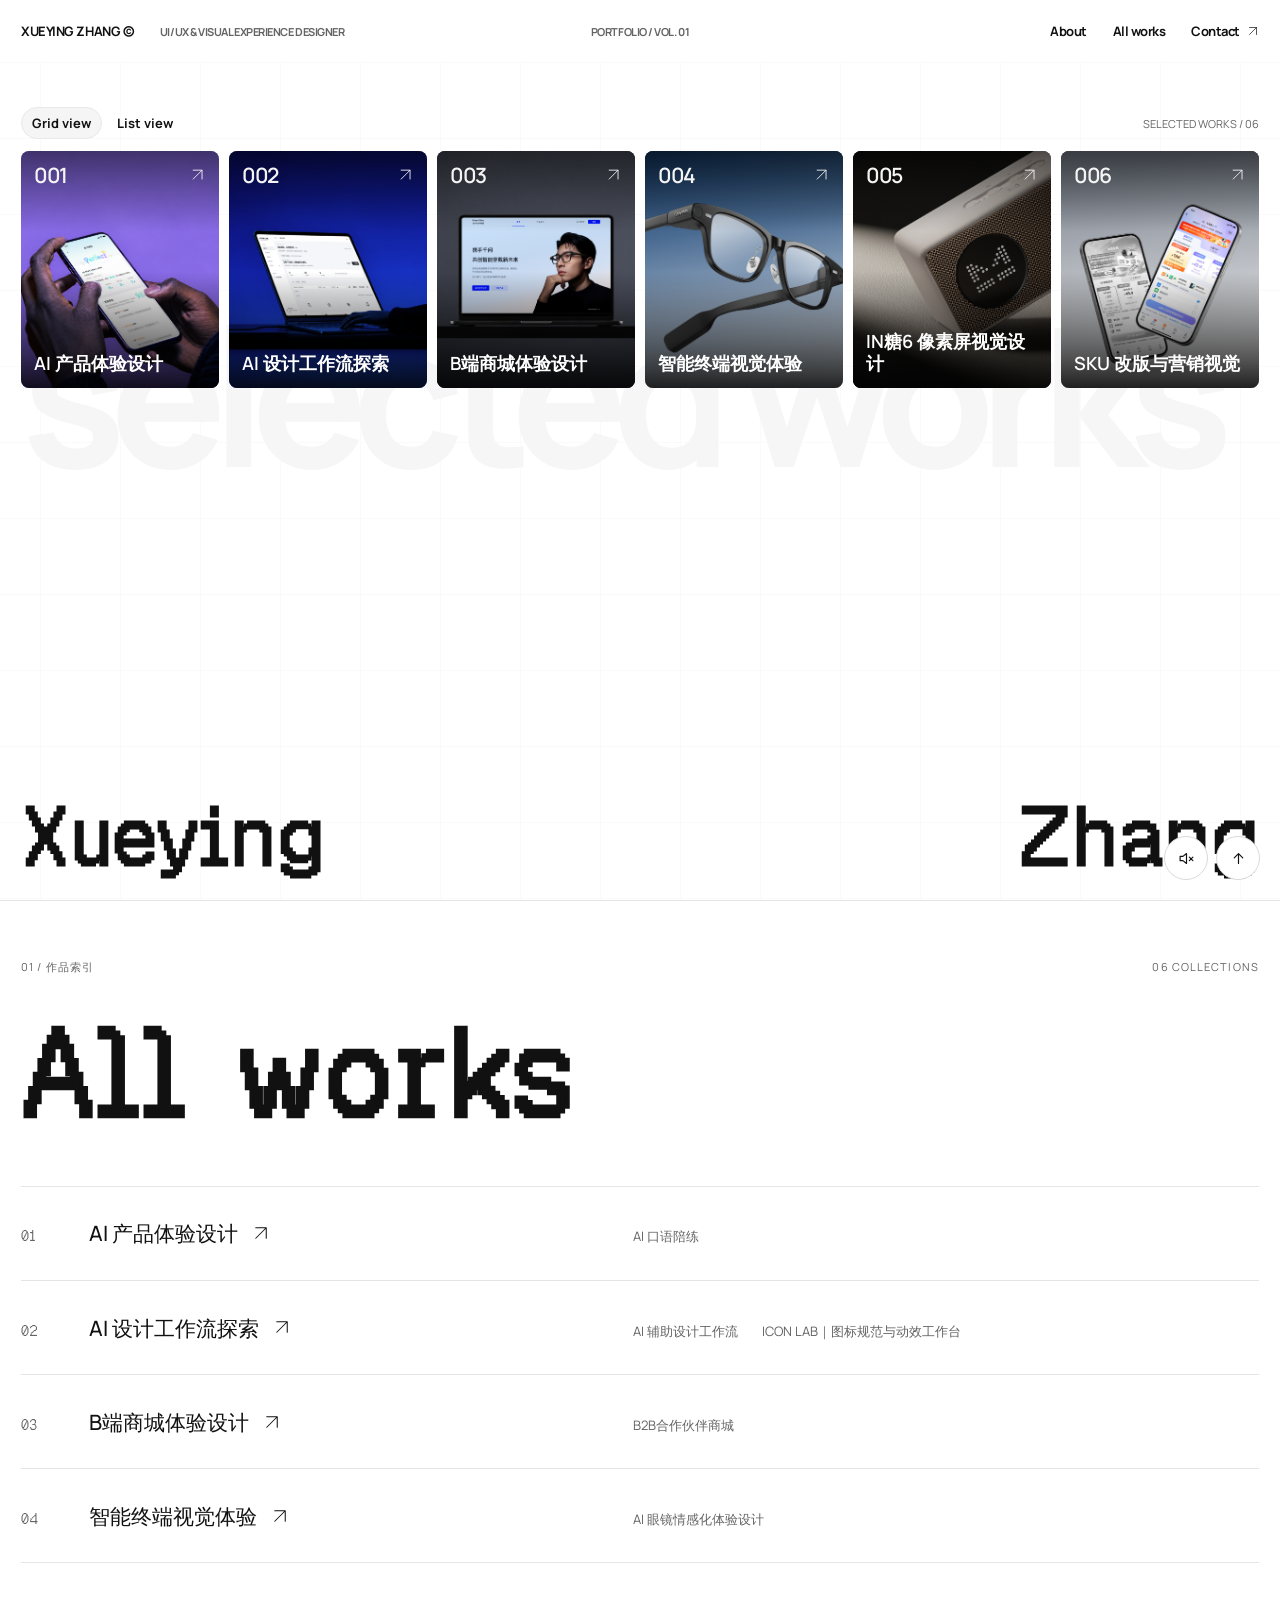
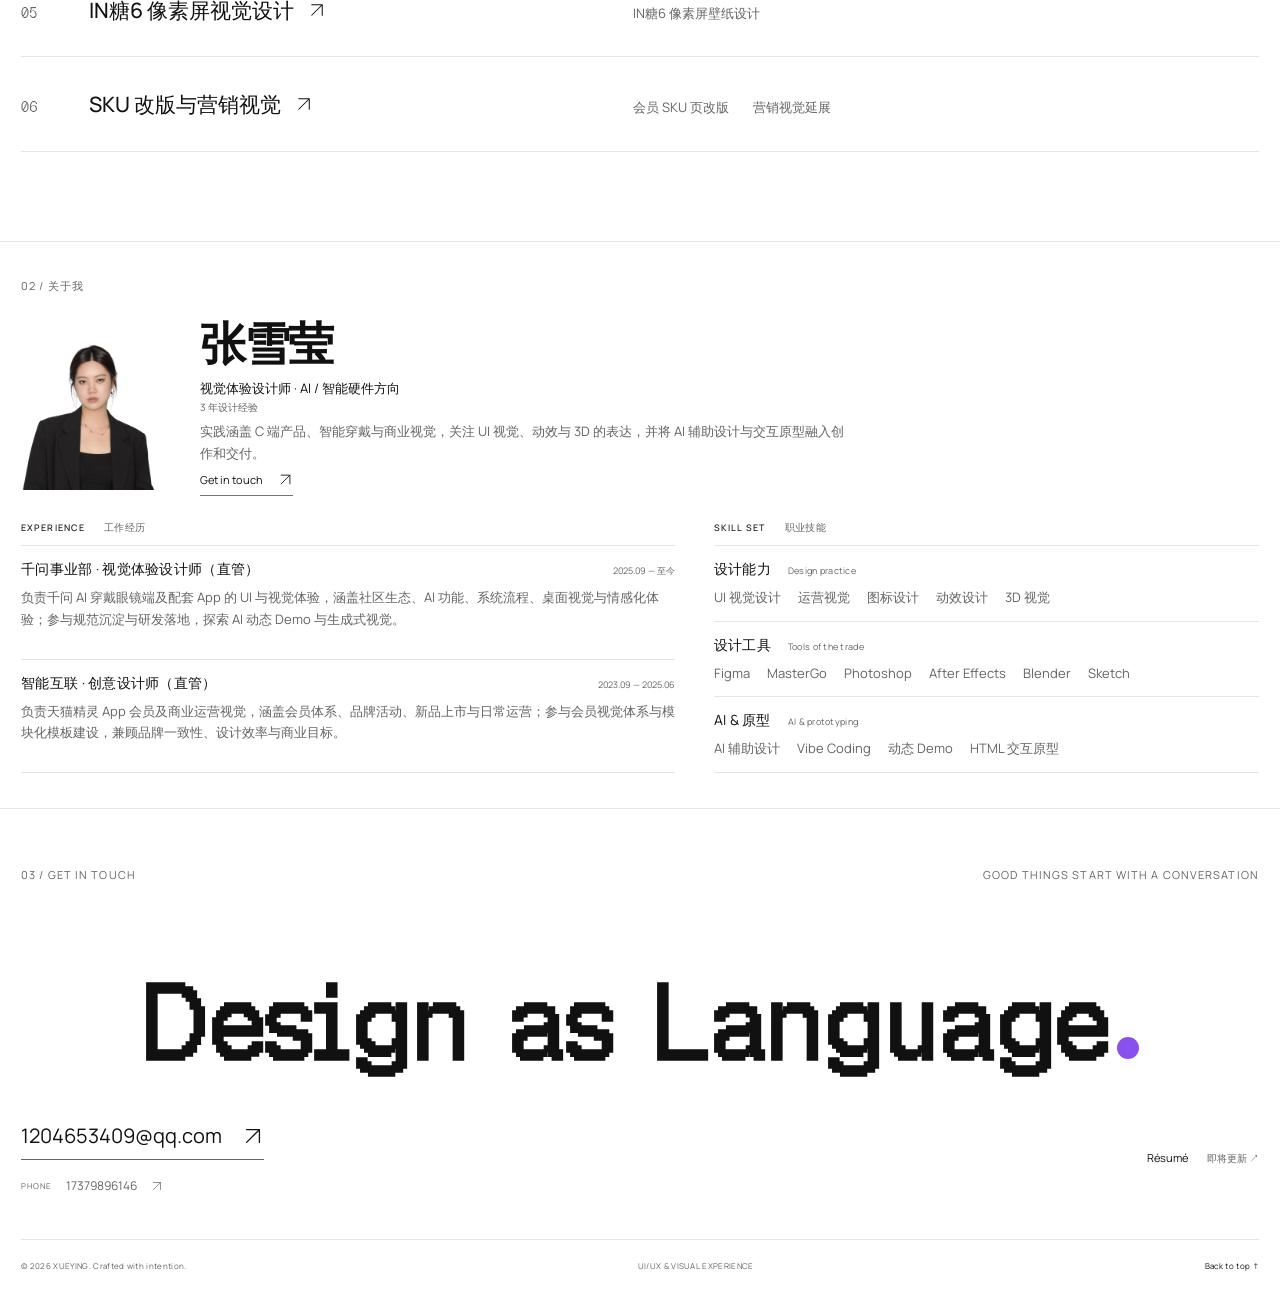
==== index.html @ 7d84fb2f "Publish portfolio website" ====
<!DOCTYPE html><html lang="zh-CN"><head><meta charSet="utf-8"/><meta name="viewport" content="width=device-width, initial-scale=1"/><link rel="preload" as="image" href="/images/ai-product-entry.png"/><link rel="preload" as="image" href="/images/ai-workflow-entry.png"/><link rel="preload" as="image" href="/images/coming-soon-cover.png"/><link rel="preload" as="image" href="/images/smart-device-entry.png"/><link rel="preload" as="image" href="/images/in6-entry.png"/><link rel="preload" as="image" href="/images/commercial-product-entry.png"/><link rel="stylesheet" href="/_next/static/chunks/13oyzjyb423vo.css" data-precedence="next"/><link rel="stylesheet" href="/_next/static/chunks/1w49owb-ewqha.css" data-precedence="next"/><link rel="preload" as="script" fetchPriority="low" href="/_next/static/chunks/3jyhzpxx94deq.js"/><script src="/_next/static/chunks/2z4kbiih3hb9i.js" async=""></script><script src="/_next/static/chunks/12dm1de4eubwn.js" async=""></script><script src="/_next/static/chunks/3frr8k02-r-pg.js" async=""></script><script src="/_next/static/chunks/turbopack-3-ry682tkyiqk.js" async=""></script><script src="/_next/static/chunks/2buz72nby3mes.js" async=""></script><script src="/_next/static/chunks/0vy3_q7w8xddk.js" async=""></script><title>张雪莹 — UI/UX &amp; Visual Experience Designer</title><meta name="description" content="雪莹的个人设计作品集。探索 AI 产品体验、AI 设计工作流、智能终端、商业产品与营销视觉。"/><meta name="robots" content="noindex, nofollow"/><link rel="icon" href="/icon.svg?icon.0491i68b3b_yx.svg" sizes="any" type="image/svg+xml"/><script src="/_next/static/chunks/0cz1d0mv5g_q7.js" noModule=""></script></head><body><div hidden=""><!--$--><!--/$--></div><a class="skip-link" href="#main">跳到主要内容</a><div class="portfolio-home" id="top"><header class="portfolio-nav home-wrap"><div class="portfolio-brand"><a href="#top">XUEYING ZHANG ©</a><span>UI/UX &amp; Visual Experience Designer</span></div><span class="portfolio-edition">PORTFOLIO / VOL. 01</span><nav aria-label="主导航"><a href="#about">About</a><a href="#all-works">All works</a><a class="portfolio-nav-contact" href="#contact">Contact <svg class="" width="22" height="22" viewBox="0 0 24 24" fill="none" aria-hidden="true"><path d="M5 19 19 5M5 5h14v14" stroke="currentColor" stroke-width="1.4" stroke-linecap="round" stroke-linejoin="round"></path></svg></a></nav><div class="portfolio-curtain" hidden="" aria-hidden="true"><div class="portfolio-curtain-sheet"></div><span class="portfolio-curtain-title"></span></div></header><main id="main"><div class="portfolio-stage home-wrap"><h1 class="portfolio-name" aria-label="张雪莹 · Xueying Zhang"><span>Xueying</span><span>Zhang</span></h1><section id="work" class="gallery" aria-labelledby="gallery-title" aria-busy="false"><div class="gallery-tools"><div class="gallery-toggle" role="group" aria-label="作品浏览方式"><button type="button" aria-pressed="true">Grid view</button><button type="button" aria-pressed="false">List view</button></div><span class="gallery-count">SELECTED WORKS / <!-- -->06</span></div><h2 id="gallery-title" class="gallery-watermark">selected works</h2><div class="gallery-content"><ul class="gallery-grid"><li><a class="gallery-card-link" href="/work/ai-product-experience/"><div class="gallery-card gallery-card-face" style="background:#f7f7fa"><img class="gallery-image" data-work="ai-product-experience" src="/images/ai-product-entry.png" alt="AI 产品体验设计封面：紫色背景下使用 AI 口语陪练的手机场景" width="3094" height="2006"/><span class="gallery-card-top"><span>0<!-- -->01</span><svg class="" width="22" height="22" viewBox="0 0 24 24" fill="none" aria-hidden="true"><path d="M5 19 19 5M5 5h14v14" stroke="currentColor" stroke-width="1.4" stroke-linecap="round" stroke-linejoin="round"></path></svg></span><span class="gallery-card-title">AI 产品体验设计</span><span class="gallery-lens" aria-hidden="true"></span></div></a></li><li><a class="gallery-card-link" href="/work/ai-design-workflow/"><div class="gallery-card gallery-card-face" style="background:#292c35"><img class="gallery-image" data-work="ai-design-workflow" src="/images/ai-workflow-entry.png" alt="AI 设计工作流封面：蓝色背景下的 ICON LAB 笔记本工作场景" width="3308" height="2006"/><span class="gallery-card-top"><span>0<!-- -->02</span><svg class="" width="22" height="22" viewBox="0 0 24 24" fill="none" aria-hidden="true"><path d="M5 19 19 5M5 5h14v14" stroke="currentColor" stroke-width="1.4" stroke-linecap="round" stroke-linejoin="round"></path></svg></span><span class="gallery-card-title">AI 设计工作流探索</span><span class="gallery-lens" aria-hidden="true"></span></div></a></li><li><a class="gallery-card-link" href="/work/b2b-marketplace/"><div class="gallery-card gallery-card-face" style="background:#30343f"><img class="gallery-image" data-work="b2b-marketplace" src="/images/coming-soon-cover.png" alt="合作伙伴商城封面：笔记本展示千问合作伙伴采购平台" width="3568" height="2008"/><span class="gallery-card-top"><span>0<!-- -->03</span><svg class="" width="22" height="22" viewBox="0 0 24 24" fill="none" aria-hidden="true"><path d="M5 19 19 5M5 5h14v14" stroke="currentColor" stroke-width="1.4" stroke-linecap="round" stroke-linejoin="round"></path></svg></span><span class="gallery-card-title">B端商城体验设计</span><span class="gallery-lens" aria-hidden="true"></span></div></a></li><li><a class="gallery-card-link" href="/work/smart-device-experience/"><div class="gallery-card gallery-card-face" style="background:#232723"><img class="gallery-image" data-work="smart-device-experience" src="/images/smart-device-entry.png" alt="智能终端视觉体验封面：蓝色背景中的千问 AI 眼镜" width="3308" height="2006"/><span class="gallery-card-top"><span>0<!-- -->04</span><svg class="" width="22" height="22" viewBox="0 0 24 24" fill="none" aria-hidden="true"><path d="M5 19 19 5M5 5h14v14" stroke="currentColor" stroke-width="1.4" stroke-linecap="round" stroke-linejoin="round"></path></svg></span><span class="gallery-card-title">智能终端视觉体验</span><span class="gallery-lens" aria-hidden="true"></span></div></a></li><li><a class="gallery-card-link" href="/work/in6-wallpaper/"><div class="gallery-card gallery-card-face" style="background:#1a1816"><img class="gallery-image" data-work="in6-wallpaper" style="object-position:64% 50%" src="/images/in6-entry.png" alt="IN糖6 智能音箱：编织网面与圆形像素屏" width="3438" height="2006"/><span class="gallery-card-top"><span>0<!-- -->05</span><svg class="" width="22" height="22" viewBox="0 0 24 24" fill="none" aria-hidden="true"><path d="M5 19 19 5M5 5h14v14" stroke="currentColor" stroke-width="1.4" stroke-linecap="round" stroke-linejoin="round"></path></svg></span><span class="gallery-card-title">IN糖6 像素屏视觉设计</span><span class="gallery-lens" aria-hidden="true"></span></div></a></li><li><a class="gallery-card-link" href="/work/commercial-product-experience/"><div class="gallery-card gallery-card-face" style="background:#06130c"><img class="gallery-image" data-work="commercial-product-experience" src="/images/commercial-product-entry.png" alt="商业产品体验封面：两部手机展示会员页面设计" width="3308" height="2006"/><span class="gallery-card-top"><span>0<!-- -->06</span><svg class="" width="22" height="22" viewBox="0 0 24 24" fill="none" aria-hidden="true"><path d="M5 19 19 5M5 5h14v14" stroke="currentColor" stroke-width="1.4" stroke-linecap="round" stroke-linejoin="round"></path></svg></span><span class="gallery-card-title">SKU 改版与营销视觉</span><span class="gallery-lens" aria-hidden="true"></span></div></a></li></ul></div></section></div><section id="all-works" tabindex="-1" class="work-archive home-wrap" aria-labelledby="archive-title"><div class="section-kicker"><span>01 / 作品索引</span><span>06 COLLECTIONS</span></div><h2 id="archive-title" class="portfolio-section-title">All works</h2><ol class="archive-list"><li id="work-ai-product-experience" class="archive-row"><span class="archive-number">01</span><h3><a href="/work/ai-product-experience/">AI 产品体验设计<svg class="" width="22" height="22" viewBox="0 0 24 24" fill="none" aria-hidden="true"><path d="M5 19 19 5M5 5h14v14" stroke="currentColor" stroke-width="1.4" stroke-linecap="round" stroke-linejoin="round"></path></svg></a></h3><ul class="archive-projects"><li><a href="/work/ai-product-experience/#speaking-cover">AI 口语陪练</a></li></ul></li><li id="work-ai-design-workflow" class="archive-row"><span class="archive-number">02</span><h3><a href="/work/ai-design-workflow/">AI 设计工作流探索<svg class="" width="22" height="22" viewBox="0 0 24 24" fill="none" aria-hidden="true"><path d="M5 19 19 5M5 5h14v14" stroke="currentColor" stroke-width="1.4" stroke-linecap="round" stroke-linejoin="round"></path></svg></a></h3><ul class="archive-projects"><li><a href="/work/ai-design-workflow/#workflow-cover">AI 辅助设计工作流</a></li><li><a href="/work/ai-design-workflow/#icon-lab-cover">ICON LAB｜图标规范与动效工作台</a></li></ul></li><li id="work-b2b-marketplace" class="archive-row"><span class="archive-number">03</span><h3><a href="/work/b2b-marketplace/">B端商城体验设计<svg class="" width="22" height="22" viewBox="0 0 24 24" fill="none" aria-hidden="true"><path d="M5 19 19 5M5 5h14v14" stroke="currentColor" stroke-width="1.4" stroke-linecap="round" stroke-linejoin="round"></path></svg></a></h3><ul class="archive-projects"><li><a href="/work/b2b-marketplace/#b2b-cover">B2B合作伙伴商城</a></li></ul></li><li id="work-smart-device-experience" class="archive-row"><span class="archive-number">04</span><h3><a href="/work/smart-device-experience/">智能终端视觉体验<svg class="" width="22" height="22" viewBox="0 0 24 24" fill="none" aria-hidden="true"><path d="M5 19 19 5M5 5h14v14" stroke="currentColor" stroke-width="1.4" stroke-linecap="round" stroke-linejoin="round"></path></svg></a></h3><ul class="archive-projects"><li><a href="/work/smart-device-experience/#glasses-cover">AI 眼镜情感化体验设计</a></li></ul></li><li id="work-in6-wallpaper" class="archive-row"><span class="archive-number">05</span><h3><a href="/work/in6-wallpaper/">IN糖6 像素屏视觉设计<svg class="" width="22" height="22" viewBox="0 0 24 24" fill="none" aria-hidden="true"><path d="M5 19 19 5M5 5h14v14" stroke="currentColor" stroke-width="1.4" stroke-linecap="round" stroke-linejoin="round"></path></svg></a></h3><ul class="archive-projects"><li><a href="/work/in6-wallpaper/#in6-cover">IN糖6 像素屏壁纸设计</a></li></ul></li><li id="work-commercial-product-experience" class="archive-row"><span class="archive-number">06</span><h3><a href="/work/commercial-product-experience/">SKU 改版与营销视觉<svg class="" width="22" height="22" viewBox="0 0 24 24" fill="none" aria-hidden="true"><path d="M5 19 19 5M5 5h14v14" stroke="currentColor" stroke-width="1.4" stroke-linecap="round" stroke-linejoin="round"></path></svg></a></h3><ul class="archive-projects"><li><a href="/work/commercial-product-experience/#sku-cover">会员 SKU 页改版</a></li><li><a href="/work/commercial-product-experience/#marketing-extension">营销视觉延展</a></li></ul></li></ol></section><section id="about" tabindex="-1" class="about wrap" aria-labelledby="about-title"><div class="section-kicker"><span>02 / 关于我</span></div><div class="about-grid"><div class="profile-photo"><img src="/images/profile.webp" alt="张雪莹的个人照片" width="720" height="864" loading="lazy"/></div><div class="about-copy"><h2 id="about-title">张雪莹</h2><div class="about-personal"><span>视觉体验设计师<!-- --> · <!-- -->AI / 智能硬件方向</span><span>3 年设计经验</span></div><p>实践涵盖 C 端产品、智能穿戴与商业视觉，关注 UI 视觉、动效与 3D 的表达，并将 AI 辅助设计与交互原型融入创作和交付。</p><a href="#contact" class="text-link">Get in touch<svg class="" width="22" height="22" viewBox="0 0 24 24" fill="none" aria-hidden="true"><path d="M5 19 19 5M5 5h14v14" stroke="currentColor" stroke-width="1.4" stroke-linecap="round" stroke-linejoin="round"></path></svg></a></div></div><div class="about-details"><section class="experience-section" aria-labelledby="experience-title"><h3 id="experience-title" class="about-detail-heading">EXPERIENCE <span>工作经历</span></h3><div class="experience-list"><article class="experience-item"><div class="experience-topline"><h4>千问事业部 · 视觉体验设计师（直管）</h4><span>2025.09 — 至今</span></div><p>负责千问 AI 穿戴眼镜端及配套 App 的 UI 与视觉体验，涵盖社区生态、AI 功能、系统流程、桌面视觉与情感化体验；参与规范沉淀与研发落地，探索 AI 动态 Demo 与生成式视觉。</p></article><article class="experience-item"><div class="experience-topline"><h4>智能互联 · 创意设计师（直管）</h4><span>2023.09 — 2025.06</span></div><p>负责天猫精灵 App 会员及商业运营视觉，涵盖会员体系、品牌活动、新品上市与日常运营；参与会员视觉体系与模块化模板建设，兼顾品牌一致性、设计效率与商业目标。</p></article></div></section><section class="skills-section" aria-labelledby="skills-title"><h3 id="skills-title" class="about-detail-heading">SKILL SET <span>职业技能</span></h3><div class="skill-groups"><div class="skill-group"><h4>设计能力<span>Design practice</span></h4><ul><li>UI 视觉设计</li><li>运营视觉</li><li>图标设计</li><li>动效设计</li><li>3D 视觉</li></ul></div><div class="skill-group"><h4>设计工具<span>Tools of the trade</span></h4><ul><li>Figma</li><li>MasterGo</li><li>Photoshop</li><li>After Effects</li><li>Blender</li><li>Sketch</li></ul></div><div class="skill-group"><h4>AI &amp; 原型<span>AI &amp; prototyping</span></h4><ul><li>AI 辅助设计</li><li>Vibe Coding</li><li>动态 Demo</li><li>HTML 交互原型</li></ul></div></div></section></div></section></main><footer id="contact" class="contact wrap"><div class="section-kicker"><span>03 / GET IN TOUCH</span><span>GOOD THINGS START WITH A CONVERSATION</span></div><div class="contact-heading"><h2 class="contact-wordmark" aria-label="Design as Language / Contact Me"><span class="contact-wordmark-line" aria-hidden="true"><span data-word="true">Design</span><span data-word="true"> as</span><span data-word="true"> Lan</span><span data-word="true">guage</span><span class="contact-wordmark-ball" data-dot="true"></span></span><span class="contact-wordmark-line" aria-hidden="true"><span data-word="true">Con</span><span data-word="true">tact</span><span data-word="true"> Me</span><span class="contact-wordmark-ball" data-dot="true"></span></span></h2></div><div class="contact-links"><div class="contact-details"><a class="contact-link" href="mailto:1204653409@qq.com">1204653409@qq.com<svg class="" width="22" height="22" viewBox="0 0 24 24" fill="none" aria-hidden="true"><path d="M5 19 19 5M5 5h14v14" stroke="currentColor" stroke-width="1.4" stroke-linecap="round" stroke-linejoin="round"></path></svg></a><a class="contact-phone" href="tel:17379896146"><span>PHONE</span>17379896146<svg class="" width="22" height="22" viewBox="0 0 24 24" fill="none" aria-hidden="true"><path d="M5 19 19 5M5 5h14v14" stroke="currentColor" stroke-width="1.4" stroke-linecap="round" stroke-linejoin="round"></path></svg></a></div><span class="resume-placeholder">Résumé <span>即将更新 ↗</span></span></div><div class="footer-bottom"><span>© <!-- -->2026<!-- --> <!-- -->XUEYING<!-- -->. Crafted with intention.</span><span>UI/UX &amp; VISUAL EXPERIENCE</span><a href="#top">Back to top ↑</a></div></footer></div><!--$--><!--/$--><div class="portfolio-controls"><audio src="/audio/Micro-Rhythms.m4a" preload="auto" loop=""></audio><button class="portfolio-sound" type="button" aria-label="背景音效" aria-pressed="false" title="开启背景音效"><svg viewBox="0 0 24 24" width="17" height="17" fill="none" stroke="currentColor" stroke-width="1.65" stroke-linecap="round" stroke-linejoin="round" aria-hidden="true"><path d="M3 9h4l5-4v14l-5-4H3z"></path><path d="m16 10 5 5m0-5-5 5"></path></svg></button><button class="portfolio-back-top" type="button" aria-label="回到顶部" title="回到顶部"><svg width="17" height="17" viewBox="0 0 24 24" fill="none" stroke="currentColor" stroke-width="1.65" stroke-linecap="round" stroke-linejoin="round" aria-hidden="true"><path d="M12 19V5m-6 6 6-6 6 6"></path></svg></button></div><script id="_R_">(globalThis["TURBOPACK"] || (globalThis["TURBOPACK"] = [])).push({"otherChunks":["static/chunks/3jyhzpxx94deq.js","static/chunks/2z4kbiih3hb9i.js","static/chunks/12dm1de4eubwn.js","static/chunks/3frr8k02-r-pg.js"],"runtimeModuleIds":[47975]});</script><script src="/_next/static/chunks/3jyhzpxx94deq.js" async=""></script><script>(self.__next_f=self.__next_f||[]).push([0])</script><script>self.__next_f.push([1,"1:\"$Sreact.fragment\"\n2:\"/_next/static/chunks/2buz72nby3mes.js\"\n3:I[97363,[\"$2\"],\"default\"]\n4:I[46305,[\"$2\"],\"default\"]\n5:\"/_next/static/chunks/0vy3_q7w8xddk.js\"\n6:I[51196,[\"$2\",\"$5\"],\"\"]\n7:I[22098,[\"$2\"],\"PortfolioSound\"]\n8:\"PortfolioReturnTransition\"\n9:I[41110,[\"$2\"],\"$8\"]\nb:\"PortfolioNavigation\"\nc:I[26461,[\"$2\",\"$5\"],\"$b\"]\nd:\"PortfolioGallery\"\ne:I[34367,[\"$2\",\"$5\"],\"$d\"]\n18:\"ViewportBoundary\"\n19:I[43648,[\"$2\"],\"$18\"]\n1b:\"MetadataBoundary\"\n1c:I[43648,[\"$2\"],\"$1b\"]\n1d:\"$Sreact.suspense\"\n1f:I[4412,[\"$2\"],\"default\",1]\n:HL[\"/_next/static/chunks/13oyzjyb423vo.css\",\"style\"]\n:HL[\"/_next/static/chunks/1w49owb-ewqha.css\",\"style\"]\na:[[\"children\",{\"s\":\"__PAGE__\",\"h\":512,\"d\":{\"r\":[\"$\",\"$1\",\"c\",{\"children\":[[\"$\",\"div\",null,{\"className\":\"portfolio-home\",\"id\":\"top\",\"children\":[[\"$\",\"header\",null,{\"className\":\"portfolio-nav home-wrap\",\"children\":[[\"$\",\"div\",null,{\"className\":\"portfolio-brand\",\"children\":[[\"$\",\"a\",null,{\"href\":\"#top\",\"children\":\"XUEYING ZHANG ©\"}],[\"$\",\"span\",null,{\"children\":\"UI/UX \u0026 Visual Experience Designer\"}]]}],[\"$\",\"span\",null,{\"className\":\"portfolio-edition\",\"children\":\"PORTFOLIO / VOL. 01\"}],[\"$\",\"$Lc\",null,{}]]}],[\"$\",\"main\",null,{\"id\":\"main\",\"children\":[[\"$\",\"div\",null,{\"className\":\"portfolio-stage home-wrap\",\"children\":[[\"$\",\"h1\",null,{\"className\":\"portfolio-name\",\"aria-label\":\"张雪莹 · Xueying Zhang\",\"children\":[[\"$\",\"span\",null,{\"children\":\"Xueying\"}],[\"$\",\"span\",null,{\"children\":\"Zhang\"}]]}],[\"$\",\"$Le\",null,{}]]}],[\"$\",\"section\",null,{\"id\":\"all-works\",\"tabIndex\":-1,\"className\":\"work-archive home-wrap\",\"aria-labelledby\":\"archive-title\",\"children\":[[\"$\",\"div\",null,{\"className\":\"section-kicker\",\"children\":[[\"$\",\"span\",null,{\"children\":\"01 / 作品索引\"}],[\"$\",\"span\",null,{\"children\":\"06 COLLECTIONS\"}]]}],[\"$\",\"h2\",null,{\"id\":\"archive-title\",\"className\":\"portfolio-section-title\",\"children\":\"All works\"}],[\"$\",\"ol\",null,{\"className\":\"archive-list\",\"children\":[[\"$\",\"li\",\"ai-product-experience\",{\"id\":\"work-ai-product-experience\",\"className\":\"archive-row\",\"children\":[[\"$\",\"span\",null,{\"className\":\"archive-number\",\"children\":\"01\"}],[\"$\",\"h3\",null,{\"children\":[\"$\",\"$L6\",null,{\"href\":\"/work/ai-product-experience/\",\"target\":\"$undefined\",\"rel\":\"$undefined\",\"children\":[\"AI 产品体验设计\",[\"$\",\"svg\",null,{\"className\":\"\",\"width\":\"22\",\"height\":\"22\",\"viewBox\":\"0 0 24 24\",\"fill\":\"none\",\"aria-hidden\":\"true\",\"children\":[\"$\",\"path\",null,{\"d\":\"M5 19 19 5M5 5h14v14\",\"stroke\":\"currentColor\",\"strokeWidth\":\"1.4\",\"strokeLinecap\":\"round\",\"strokeLinejoin\":\"round\"}]}]]}]}],[\"$\",\"ul\",null,{\"className\":\"archive-projects\",\"children\":[[\"$\",\"li\",\"AI 口语陪练\",{\"children\":[\"$\",\"$L6\",null,{\"href\":\"/work/ai-product-experience#speaking-cover\",\"target\":\"$undefined\",\"rel\":\"$undefined\",\"children\":\"AI 口语陪练\"}]}]]}]]}],[\"$\",\"li\",\"ai-design-workflow\",{\"id\":\"work-ai-design-workflow\",\"className\":\"archive-row\",\"children\":[[\"$\",\"span\",null,{\"className\":\"archive-number\",\"children\":\"02\"}],[\"$\",\"h3\",null,{\"children\":[\"$\",\"$L6\",null,{\"href\":\"/work/ai-design-workflow/\",\"target\":\"$undefined\",\"rel\":\"$undefined\",\"children\":[\"AI 设计工作流探索\",[\"$\",\"svg\",null,{\"className\":\"\",\"width\":\"22\",\"height\":\"22\",\"viewBox\":\"0 0 24 24\",\"fill\":\"none\",\"aria-hidden\":\"true\",\"children\":[\"$\",\"path\",null,{\"d\":\"M5 19 19 5M5 5h14v14\",\"stroke\":\"currentColor\",\"strokeWidth\":\"1.4\",\"strokeLinecap\":\"round\",\"strokeLinejoin\":\"round\"}]}]]}]}],[\"$\",\"ul\",null,{\"className\":\"archive-projects\",\"children\":[[\"$\",\"li\",\"AI 辅助设计工作流\",{\"children\":[\"$\",\"$L6\",null,{\"href\":\"/work/ai-design-workflow#workflow-cover\",\"target\":\"$undefined\",\"rel\":\"$undefined\",\"children\":\"AI 辅助设计工作流\"}]}],[\"$\",\"li\",\"ICON LAB｜图标规范与动效工作台\",{\"children\":[\"$\",\"$L6\",null,{\"href\":\"/work/ai-design-workflow#icon-lab-cover\",\"target\":\"$undefined\",\"rel\":\"$undefined\",\"children\":\"ICON LAB｜图标规范与动效工作台\"}]}]]}]]}],[\"$\",\"li\",\"b2b-marketplace\",{\"id\":\"work-b2b-marketplace\",\"className\":\"archive-row\",\"children\":[[\"$\",\"span\",null,{\"className\":\"archive-number\",\"children\":\"03\"}],[\"$\",\"h3\",null,{\"children\":[\"$\",\"$L6\",null,{\"href\":\"/work/b2b-marketplace/\",\"target\":\"$undefined\",\"rel\":\"$undefined\",\"children\":[\"B端商城体验设计\",[\"$\",\"svg\",null,{\"className\":\"\",\"width\":\"22\",\"height\":\"22\",\"viewBox\":\"0 0 24 24\",\"fill\":\"none\",\"aria-hidden\":\"true\",\"children\":[\"$\",\"path\",null,{\"d\":\"M5 19 19 5M5 5h14v14\",\"stroke\":\"currentColor\",\"strokeWidth\":\"1.4\",\"strokeLinecap\":\"round\",\"strokeLinejoin\":\"round\"}]}]]}]}],[\"$\",\"ul\",null,{\"className\":\"archive-projects\",\"children\":[[\"$\",\"li\",\"B2B合作伙伴商城\",{\"children\":[\"$\",\"$L6\",null,{\"href\":\"/work/b2b-marketplace/#b2b-cover\",\"target\":\"$undefined\",\"rel\":\"$undefined\",\"children\":\"B2B合作伙伴商城\"}]}]]}]]}],[\"$\",\"li\",\"smart-device-experience\",{\"id\":\"work-smart-device-experience\",\"className\":\"archive-row\",\"children\":[[\"$\",\"span\",null,{\"className\":\"archive-number\",\"children\":\"04\"}],[\"$\",\"h3\",null,{\"children\":[\"$\",\"$L6\",null,{\"href\":\"/work/smart-device-experience/\",\"target\":\"$undefined\",\"rel\":\"$undefined\",\"children\":[\"智能终端视觉体验\",\"$Lf\"]}]}],\"$L10\"]}],\"$L11\",\"$L12\"]}]]}],\"$L13\"]}],\"$L14\"]}],[\"$L15\",\"$L16\"],\"$L17\"]}],\"p\":false,\"v\":null}}]]\n0:{\"P\":null,\"c\":[\"\",\"\"],\"q\":\"\",\"i\":false,\"t\":{\"t\":{\"s\":\"\",\"h\":528,\"d\":{\"r\":[\"$\",\"$1\",\"c\",{\"children\":[[[\"$\",\"link\",\"0\",{\"rel\":\"stylesheet\",\"href\":\"/_next/static/chunks/13oyzjyb423vo.css\",\"precedence\":\"next\",\"crossOrigin\":\"$undefined\",\"nonce\":\"$undefined\"}],[\"$\",\"script\",\"script-0\",{\"src\":\"/_next/static/chunks/2buz72nby3mes.js\",\"async\":true,\"nonce\":\"$undefined\"}]],[\"$\",\"html\",null,{\"lang\":\"zh-CN\",\"children\":[\"$\",\"body\",null,{\"children\":[[\"$\",\"a\",null,{\"className\":\"skip-link\",\"href\":\"#main\",\"children\":\"跳到主要内容\"}],[\"$\",\"$L3\",null,{\"parallelRouterKey\":\"children\",\"error\":\"$undefined\",\"errorStyles\":\"$undefined\",\"errorScripts\":\"$undefined\",\"template\":[\"$\",\"$L4\",null,{}],\"templateStyles\":\"$undefined\",\"templateScripts\":\"$undefined\",\"notFound\":[[\"$\",\"main\",null,{\"className\":\"not-found\",\"children\":[[\"$\",\"span\",null,{\"children\":\"404 / NOT FOUND\"}],[\"$\",\"h1\",null,{\"children\":\"A little off track.\"}],[\"$\",\"p\",null,{\"children\":\"这个页面还不存在，回到作品集继续浏览。\"}],[\"$\",\"$L6\",null,{\"href\":\"/\",\"children\":\"返回首页 ↗\"}]]}],[]],\"forbidden\":\"$undefined\",\"unauthorized\":\"$undefined\"}],[\"$\",\"$L7\",null,{}],[\"$\",\"$L9\",null,{}]]}]}]]}],\"p\":false,\"v\":null},\"c\":\"$Qa\"},\"h\":{\"r\":[\"$\",\"$1\",\"h\",{\"children\":[null,[\"$\",\"$L19\",null,{\"children\":\"$L1a\"}],[\"$\",\"$L1c\",null,{\"children\":[[\"$\",\"div\",null,{\"hidden\":true,\"children\":[\"$\",\"$1d\",null,{\"name\":\"Next.Metadata\",\"children\":\"$L1e\"}]}],null]}],null]}],\"p\":false,\"v\":null}},\"m\":\"$undefined\",\"G\":[\"$1f\",[[\"$\",\"link\",\"0\",{\"rel\":\"stylesheet\",\"href\":\"/_next/static/chunks/13oyzjyb423vo.css\",\"precedence\":\"next\",\"crossOrigin\":\"$undefined\",\"nonce\":\"$undefined\"}]]],\"S\":true,\"r\":\"$undefined\",\"s\":\"$undefined\",\"a\":\"$undefined\",\"l\":\"$undefined\",\"p\":\"$undefined\",\"d\":\"$undefined\",\"b\":\"WIu1P2Lqu7nv_C2pqIHt9\"}\n20:I[19208,[\"$2\",\"$5\"],\"ContactWordmark\"]\n21:I[43648,[\"$2\"],\"OutletBoundary\"]\nf:[\"$\",\"svg\",null,{\"className\":\"\",\"width\":\"22\",\"height\":\"22\",\"viewBox\":\"0 0 24 24\",\"fill\":\"none\",\"aria-hidden\":\"true\",\"children\":[\"$\",\"path\",null,{\"d\":\"M5 19 19 5M5 5h14v14\",\"stroke\":\"currentColor\",\"strokeWidth\":\"1.4\",\"strokeLinecap\":\"round\",\"strokeLinejoin\":\"round\"}]}]\n10:[\"$\",\"ul\",null,{\"className\":\"archive-projects\",\"children\":[[\"$\",\"li\",\"AI 眼镜情感化体验设计\",{\"children\":[\"$\",\"$L6\",null,{\"href\":\"/work/smart-device-experience#glasses-cover\",\"target\":\"$undefined\",\"rel\":\"$undefined\",\"children\":\"AI 眼镜情感化体验设计\"}]}]]}]\n11:[\"$\",\"li\",\"in6-wallpaper\",{\"id\":\"work-in6-wallpaper\",\"className\":\"archive-row\",\"children\":[[\"$\",\"span\",null,{\"className\":\"archive-number\",\"children\":\"05\"}],[\"$\",\"h3\",null,{\"children\":[\"$\",\"$L6\",null,{\"href\":\"/work/in6-wallpaper/\",\"target\":\"$undefined\",\"rel\":\"$undefined\",\"children\":[\"IN糖6 像素屏视觉设计\",[\"$\",\"svg\",null,{\"className\":\"\",\"width\":\"22\",\"height\":\"22\",\"viewBox\":\"0 0 24 24\",\"fill\":\"none\",\"aria-hidden\":\"true\",\"children\":[\"$\",\"path\",null,{\"d\":\"M5 19 19 5M5 5h14v14\",\"stroke\":\"currentColor\",\"strokeWidth\":\"1.4\",\"strokeLinecap\":\"round\",\"strokeLinejoin\":\"round\"}]}]]}]}],[\"$\",\"ul\",null,{\"className\":\"archive-projects\",\"children\":[[\"$\",\"li\",\"IN糖6 像素屏壁纸设计\",{\"children\":[\"$\",\"$L6\",null,{\"href\":\"/work/in6-wallpaper/#in6-cover\",\"target\":\"$undefined\",\"rel\":\"$undefined\",\"children\":\"IN糖6 像素屏壁纸设计\"}]}]]}]]}]\n12:[\"$\",\"li\",\"commercial-product-experience\",{\"id\":\"work-commercial-product-experience\",\"className\":\"archive-row\",\"children\":[[\"$\",\"span\",null,{\"className\":\"archive-number\",\"children\":\"06\"}],[\"$\",\"h3\",null,{\"children\":[\"$\",\"$L6\",null,{\"href\":\"/work/commercial-product-experience/\",\"target\":\"$undefined\",\"rel\":\"$undefined\",\"children\":[\"SKU 改版与营销视觉\",[\"$\",\"svg\",null,{\"className\":\"\",\"width\":\"22\",\"height\":\"22\",\"viewBox\":\"0 0 24 24\",\"fill\":\"none\",\"aria-hidden\":\"true\",\"children\":[\"$\",\"path\",null,{\"d\":\"M5 19 19 5M5 5h14v14\",\"stroke\":\"currentColor\",\"strokeWidth\":\"1.4\",\"strokeLinecap\":\"round\",\"strokeLinejoin\":\"round\"}]}]]}]}],[\"$\",\"ul\",null,{\"className\":\"archive-projects\",\"children\":[[\"$\",\"li\",\"会员 SKU 页改版\",{\"children\":[\"$\",\"$L6\",null,{\"href\":\"/work/commercial-product-experience#sku-cover\",\"target\":\"$undefined\",\"rel\":\"$undefined\",\"children\":\"会员 SKU 页改版\"}]}],[\"$\",\"li\",\"营销视觉延展\",{\"children\":[\"$\",\"$L6\",null,{\"href\":\"/work/commercial-product-experience#marketing-extension\",\"target\":\"$undefined\",\"rel\":\"$undefined\",\"children\":\"营销视觉延展\"}]}]]}]]}]\n13:[\"$\",\"section\",null,{\"id\":\"about\",\"tabIndex\":-1,\"className\":\"about wrap\",\"aria-labelledby\":\"about-title\",\"children\":[[\"$\",\"div\",null,{\"className\":\"section-kicker\",\"children\":[\"$\",\"span\",null,{\"children\":\"02 / 关于我\"}]}],[\"$\",\"div\",null,{\"className\":\"about-grid\",\"children\":[[\"$\",\"div\",null,{\"className\":\"profile-photo\",\"children\":[\"$\",\"img\",null,{\"src\":\"/images/profile.webp\",\"alt\":\"张雪莹的个人照片\",\"width\":\"720\",\"height\":\"864\",\"loading\":\"lazy\"}]}],[\"$\",\"div\",null,{\"className\":\"about-copy\",\"children\":[[\"$\",\"h2\",null,{\"id\":\"about-title\",\"children\":\"张雪莹\"}],[\"$\",\"div\",null,{\"className\":\"about-personal\",\"children\":[[\"$\",\"span\",null,{\"children\":[\"视觉体验设计师\",\" · \",\"AI / 智能硬件方向\"]}],[\"$\",\"span\",null,{\"children\":\"3 年设计经验\"}]]}],[\"$\",\"p\",null,{\"children\":\"实践涵盖 C 端产品、智能穿戴与商业视觉，关注 UI 视觉、动效与 3D 的表达，并将 AI 辅助设计与交互原型融入创作和交付。\"}],[\"$\",\"a\",null,{\"href\":\"#contact\",\"className\":\"text-link\",\"children\":[\"Get in touch\",[\"$\",\"svg\",null,{\"className\":\"\",\"width\":\"22\",\"height\":\"22\",\"viewBox\":\"0 0 24 24\",\"fill\":\"none\",\"aria-hidden\":\"true\",\"children\":[\"$\",\"path\",null,{\"d\":\"M5 19 19 5M5 5h14v14\",\"stroke\":\"currentColor\",\"strokeWidth\":\"1.4\",\"strokeLinecap\":\"round\",\"strokeLinejoin\":\"round\"}]}]]}]]}]]}],[\"$\",\"div\",null,{\"className\":\"about-details\",\"children\":[[\"$\",\"section\",null,{\"className\":\"experience-section\",\"aria-labelledby\":\"experience-title\",\"children\":[[\"$\",\"h3\",null,{\"id\":\"experience-title\",\"className\":\"about-detail-heading\",\"children\":[\"EXPERIENCE \",[\"$\",\"span\",null,{\"children\":\"工作经历\"}]]}],[\"$\",\"div\",null,{\"className\":\"experience-list\",\"children\":[[\"$\",\"article\",\"千问事业部\",{\"className\":\"experience-item\",\"children\":[[\"$\",\"div\",null,{\"className\":\"experience-topline\",\"children\":[[\"$\",\"h4\",null,{\"children\":\"千问事业部 · 视觉体验设计师（直管）\"}],[\"$\",\"span\",null,{\"children\":\"2025.09 — 至今\"}]]}],[\"$\",\"p\",null,{\"children\":\"负责千问 AI 穿戴眼镜端及配套 App 的 UI 与视觉体验，涵盖社区生态、AI 功能、系统流程、桌面视觉与情感化体验；参与规范沉淀与研发落地，探索 AI 动态 Demo 与生成式视觉。\"}]]}],[\"$\",\"article\",\"智能互联\",{\"className\":\"experience-item\",\"children\":[[\"$\",\"div\",null,{\"className\":\"experience-topline\",\"children\":[[\"$\",\"h4\",null,{\"children\":\"智能互联 · 创意设计师（直管）\"}],[\"$\",\"span\",null,{\"children\":\"2023.09 — 2025.06\"}]]}],[\"$\",\"p\",null,{\"children\":\"负责天猫精灵 App 会员及商业运营视觉，涵盖会员体系、品牌活动、新品上市与日常运营；参与会员视觉体系与模块化模板建设，兼顾品牌一致性、设计效率与商业目标。\"}]]}]]}]]}],[\"$\",\"section\",null,{\"className\":\"skills-section\",\"aria-labelledby\":\"skills-title\",\"children\":[[\"$\",\"h3\",null,{\"id\":\"skills-title\",\"className\":\"about-detail-heading\",\"children\":[\"SKILL SET \",[\"$\",\"span\",null,{\"children\":\"职业技能\"}]]}],[\"$\",\"div\",null,{\"className\":\"skill-groups\",\"children\":[[\"$\",\"div\",\"设计能力\",{\"className\":\"skill-group\",\"children\":[[\"$\",\"h4\",null,{\"children\":[\"设计能力\",[\"$\",\"span\",null,{\"children\":\"Design practice\"}]]}],[\"$\",\"ul\",null,{\"children\":[[\"$\",\"li\",\"UI 视觉设计\",{\"children\":\"UI 视觉设计\"}],[\"$\",\"li\",\"运营视觉\",{\"children\":\"运营视觉\"}],[\"$\",\"li\",\"图标设计\",{\"children\":\"图标设计\"}],[\"$\",\"li\",\"动效设计\",{\"children\":\"动效设计\"}],[\"$\",\"li\",\"3D 视觉\",{\"children\":\"3D 视觉\"}]]}]]}],[\"$\",\"div\",\"设计工具\",{\"className\":\"skill-group\",\"children\":[[\"$\",\"h4\",null,{\"children\":[\"设计工具\",[\"$\",\"span\",null,{\"children\":\"Tools of the trade\"}]]}],[\"$\",\"ul\",null,{\"children\":[[\"$\",\"li\",\"Figma\",{\"children\":\"Figma\"}],[\"$\",\"li\",\"MasterGo\",{\"children\":\"MasterGo\"}],[\"$\",\"li\",\"Photoshop\",{\"children\":\"Photoshop\"}],[\"$\",\"li\",\"After Effects\",{\"children\":\"After Effects\"}],[\"$\",\"li\",\"Blender\",{\"children\":\"Blender\"}],[\"$\",\"li\",\"Sketch\",{\"children\":\"Sketch\"}]]}]]}],[\"$\",\"div\",\"AI \u0026 原型\",{\"className\":\"skill-group\",\"children\":[[\"$\",\"h4\",null,{\"children\":[\"AI \u0026 原型\",[\"$\",\"span\",null,{\"children\":\"AI \u0026 prototyping\"}]]}],[\"$\",\"ul\",null,{\"children\":[[\"$\",\"li\",\"AI 辅助设计\",{\"children\":\"AI 辅助设计\"}],[\"$\",\"li\",\"Vibe Coding\",{\"children\":\"Vibe Coding\"}],[\"$\",\"li\",\"动态 Demo\",{\"children\":\"动态 Demo\"}],[\"$\",\"li\",\"HTML 交互原型\",{\"children\":\"HTML 交互原型\"}]]}]]}]]}]]}]]}]]}]\n14:[\"$\",\"footer\",null,{\"id\":\"contact\",\"className\":\"contact wrap\",\"children\":[[\"$\",\"div\",null,{\"className\":\"section-kicker\",\"children\":[[\"$\",\"span\",null,{\"children\":\"03 / GET IN TOUCH\"}],[\"$\",\"span\",null,{\"children\":\"GOOD THINGS START WITH A CONVERSATION\"}]]}],[\"$\",\"div\",null,{\"className\":\"contact-heading\",\"children\":[\"$\",\"$L20\",null,{}]}],[\"$\",\"div\",null,{\"className\":\"contact-links\",\"children\":[[\"$\",\"div\",null,{\"className\":\"contact-details\",\"children\":[[\"$\",\"a\",null,{\"className\":\"contact-link\",\"href\":\"mailto:1204653409@qq.com\",\"children\":[\"1204653409@qq.com\",[\"$\",\"svg\",null,{\"className\":\"\",\"width\":\"22\",\"height\":\"22\",\"viewBox\":\"0 0 24 24\",\"fill\":\"none\",\"aria-hidden\":\"true\",\"children\":[\"$\",\"path\",null,{\"d\":\"M5 19 19 5M5 5h14v14\",\"stroke\":\"currentColor\",\"strokeWidth\":\"1.4\",\"strokeLinecap\":\"round\",\"strokeLinejoin\":\"round\"}]}]]}],[\"$\",\"a\",null,{\"className\":\"contact-phone\",\"href\":\"tel:17379896146\",\"children\":[[\"$\",\"span\",null,{\"children\":\"PHONE\"}],\"17379896146\",[\"$\",\"svg\",null,{\"className\":\"\",\"width\":\"22\",\"height\":\"22\",\"viewBox\":\"0 0 24 24\",\"fill\":\"none\",\"aria-hidden\":\"true\",\"children\":[\"$\",\"path\",null,{\"d\":\"M5 19 19 5M5 5h14v14\",\"stroke\":\"currentColor\",\"strokeWidth\":\"1.4\",\"strokeLinecap\":\"round\",\"strokeLinejoin\":\"round\"}]}]]}]]}],[\"$\",\"span\",null,{\"className\":\"resume-placeholder\",\"children\":[\"Résumé \",[\"$\",\"span\",null,{\"children\":\"即将更新 ↗\"}]]}]]}],[\"$\",\"div\",null,{\"className\":\"footer-bottom\",\"children\":[[\"$\",\"span\",null,{\"children\":[\"© \",2026,\" \",\"XUEYING\",\". Crafted with intention.\"]}],[\"$\",\"span\",null,{\"children\":\"UI/UX \u0026 VISUAL EXPERIENCE\"}],[\"$\",\"a\",null,{\"href\":\"#top\",\"children\":\"Back to top ↑\"}]]}]]}]\n15:[\"$\",\"link\",\"0\",{\"rel\":\"stylesheet\",\"href\":\"/_next/static/chunks/1w49owb-ewqha.css\",\"precedence\":\"next\",\"crossOrigin\":\"$undefined\",\"nonce\":\"$undefined\"}]\n16:[\"$\",\"script\",\"script-0\",{\"src\":\"/_next/static/chunks/0vy3_q7w8xddk.js\",\"async\":true,\"nonce\":\"$undefined\"}]\n17:[\"$\",\"$L21\",null,{\"children\":[\"$\",\"$1d\",null,{\"name\":\"Next.MetadataOutlet\",\"children\":\"$@22\"}]}]\n1a:[[\"$\",\"meta\",\"0\",{\"charSet\":\"utf-8\"}],[\"$\",\"meta\",\"1\",{\"name\":\"viewport\",\"content\":\"width=device-width, initial-scale=1\"}]]\n23:I[28035,[\"$2\"],\"IconMark\"]\n1e:[[\"$\",\"title\",\"0\",{\"children\":\"张雪莹 — UI/UX \u0026 Visual Experience Designer\"}],[\"$\",\"meta\",\"1\",{\"name\":\"description\",\"content\":\"雪莹的个人设计作品集。探索 AI 产品体验、AI 设计工作流、智能终端、商业产品与营销视觉。\"}],[\"$\",\"meta\",\"2\",{\"name\":\"robots\",\"content\":\"noindex, nofollow\"}],[\"$\",\"link\",\"3\",{\"rel\":\"icon\",\"href\":\"/icon.svg?icon.0491i68b3b_yx.svg\",\"sizes\":\"any\",\"type\":\"image/svg+xml\"}],[\"$\",\"$L23\",\"4\",{}]]\n22:null\n"])</script></body></html>
---- _next/static/chunks/13oyzjyb423vo.css ----
@font-face{font-family:PortfolioSans;src:url(/fonts/Manrope-latin.woff2)format("woff2");font-style:normal;font-weight:200 800;font-display:swap}:root{--bg:#101110;--surface:#191b19;--fg:#efeee8;--muted:#999b94;--line:#333530;--accent:#ced6bb;--wordmark-ball-color:#8952ee;--gutter:clamp(24px, 4.6vw, 80px);--serif:Georgia, "Times New Roman", serif;--sans:PortfolioSans, "Helvetica Neue", Arial, "PingFang SC", "Microsoft YaHei", sans-serif}*{box-sizing:border-box}html{scroll-padding-top:35px}@media (any-hover:hover) and (any-pointer:fine){:root{--smile-cursor:url(/images/smile-cursor.svg?v=bold) 16 16;--interactive-cursor:var(--smile-cursor), pointer;--zoom-cursor:var(--smile-cursor), zoom-in;cursor:var(--smile-cursor), auto}:where(a[href],button:enabled){cursor:var(--interactive-cursor)}}body{background:var(--bg);color:var(--fg);font-family:var(--sans);-webkit-font-smoothing:antialiased;margin:0}a{color:inherit;text-decoration:none}button,a{-webkit-tap-highlight-color:transparent}a:focus-visible{outline:2px solid var(--accent);outline-offset:7px}::selection{background:var(--accent);color:var(--bg)}img{max-width:100%;display:block}h1,h2,h3,p{margin:0}svg{flex-shrink:0}em{font-family:var(--serif);font-weight:400}.wrap{max-width:1800px;padding-inline:var(--gutter);margin-inline:auto}.skip-link{z-index:100;background:var(--fg);color:var(--bg);padding:12px;position:fixed;top:10px;left:20px;transform:translateY(-150%)}.skip-link:focus{transform:none}.header{z-index:5;align-items:center;gap:33px;height:108px;display:flex;position:relative}.header nav{gap:37px;margin-left:auto;font-size:12px;display:flex}.header nav a{padding-block:8px;position:relative}.header nav a:after{content:"";background:var(--fg);transform-origin:0;width:100%;height:1px;transition:transform .2s;position:absolute;bottom:0;left:0;transform:scaleX(0)}.header nav a:hover:after{transform:scaleX(1)}.header nav a span{vertical-align:super;color:var(--muted);margin-left:5px;font-size:8px}.availability{text-transform:uppercase;letter-spacing:.07em;white-space:nowrap;align-items:center;gap:9px;margin-left:30px;font-size:9px;display:flex}.availability i{background:var(--accent);border-radius:50%;width:5px;height:5px}.hero{flex-direction:column;height:calc(100svh - 108px);min-height:740px;max-height:1050px;display:flex;position:relative;overflow:hidden}.hero-topline{letter-spacing:.12em;color:var(--muted);justify-content:space-between;padding-top:21px;font-size:9px;display:flex}.hero-intro{letter-spacing:.06em;color:#bdbfb7;margin:0;font-size:14px;position:absolute;bottom:calc(100% + 24px);left:0;right:0}h1{font-weight:500}.hero-atmosphere{pointer-events:none;width:100%;height:clamp(430px,47vw,750px);position:absolute;top:0;left:0;overflow:hidden}.hero-atmosphere:before{content:"";filter:blur(32px);background:radial-gradient(78% 100% at 50% -12%,#dbe6edb8 0%,#bbccd980 16%,#91a6b84d 32%,#6d879b26 48%,#546f860e 64%,#546f8600 84%);position:absolute;inset:-60px}.hero-atmosphere:after{content:"";opacity:.035;mix-blend-mode:soft-light;background:url(/images/ambient-grain.svg);position:absolute;inset:0;-webkit-mask-image:linear-gradient(#000,#000 35%,#0000 85%);mask-image:linear-gradient(#000,#000 35%,#0000 85%)}.hero-title{z-index:2;left:var(--gutter);right:var(--gutter);text-align:center;flex-direction:column;align-items:center;margin:0;display:flex;position:absolute;top:35%;transform:translateY(-50%)}.hero h1{--light-x:25%;--light-y:45%;letter-spacing:-.065em;white-space:nowrap;color:#0000;background:linear-gradient(108deg,#24313a 0%,#9bafb9 12%,#edf5f7 24%,#657b88 38%,#1c2830 48%,#748c9c 61%,#f2f8f8 73%,#a9bdc9 84%,#2f414e 95%,#879ba8 100%) 0 0/190% 100%;background-position:clamp(0%, calc(100% - var(--light-x)), 100%) 50%;-webkit-text-stroke:.6px #a7b6bf66;filter:drop-shadow(0 2px 1px #000);background-repeat:no-repeat;-webkit-background-clip:text;background-clip:text;width:fit-content;font-size:clamp(24px,10vw,180px);font-weight:200;line-height:1.05;position:relative}.hero h1:before,.hero h1:after{content:attr(data-text);color:#0000;pointer-events:none;-webkit-background-clip:text;background-clip:text;position:absolute;inset:0}.hero h1:before{background-image:radial-gradient(ellipse 46% 170% at var(--light-x) var(--light-y), #fff 0%, #f4fbfffa 24%, #e2f2ffe6 38%, #bfd9ed8c 58%, #bfd9ed24 76%, transparent 92%);-webkit-text-stroke:0}.hero h1:after{-webkit-text-stroke:.4px #d4e0e329;pointer-events:none;background:linear-gradient(#f4ffffa8 0%,#cedae780 4%,#0000 19% 76%,#e0edf440 96%,#6b7d87 100%);-webkit-background-clip:text;background-clip:text}.hero-identity{text-align:right;flex-shrink:0;width:fit-content;max-width:430px}.hero-bottom{z-index:2;justify-content:space-between;align-items:flex-end;gap:40px;margin-top:auto;margin-bottom:47px;display:flex;position:relative}.hero-person-name{letter-spacing:.1em;justify-content:flex-end;align-items:center;gap:12px;font-size:22px;line-height:1.5;display:flex}.hero-person-name svg{width:22px;height:22px}.hero-person-role{color:var(--muted);letter-spacing:.05em;margin-top:9px;font-size:14px;line-height:1.8}.hero-module-nav{flex-wrap:wrap;flex:1;gap:14px clamp(18px,2.4vw,36px);font-size:11px;line-height:1.8;display:flex}.hero-module-nav a{color:#a7aaa2;border-bottom:1px solid #0000;padding-block:6px;transition:color .2s,border-color .2s}.hero-module-nav a:hover{color:var(--fg);border-color:#a7aaa2}.scroll-link{letter-spacing:.08em;align-items:center;gap:23px;font-size:9px;line-height:2;display:flex}.scroll-link small{color:var(--muted);letter-spacing:.06em;font-size:10px}.scroll-circle{border:1px solid #65675e;border-radius:50%;place-items:center;width:46px;height:46px;font-size:22px;transition:background .2s,color .2s;display:grid}.scroll-link:hover .scroll-circle{background:var(--fg);color:var(--bg)}.hero-baseline{border-top:1px solid var(--line);letter-spacing:.12em;color:var(--muted);justify-content:space-between;padding-block:17px;font-size:8px;display:flex}.section-kicker{letter-spacing:.1em;color:var(--muted);justify-content:space-between;align-items:center;font-size:9px;display:flex}.about{padding-top:115px;padding-bottom:110px}.about .section-kicker svg{color:var(--accent);width:22px;height:22px}.profile-photo{aspect-ratio:5/6;background:0 0;width:100%;overflow:hidden}.profile-photo img{object-fit:contain;width:100%;height:100%}.about-grid{grid-template-columns:220px minmax(0,1fr);align-items:center;gap:clamp(40px,7vw,100px);margin-top:45px;display:grid}.about h2{letter-spacing:.03em;margin-bottom:15px;font-size:clamp(30px,3.2vw,48px);font-weight:400;line-height:1.25}.about h2 span{font-family:var(--serif);color:var(--muted);font-size:1.09em;font-style:italic}.about-copy>p{color:#b6b8b0;max-width:650px;font-size:13px;line-height:2.1}.text-link{border-bottom:1px solid #73766c;align-items:center;gap:15px;padding-bottom:8px;font-size:11px;display:inline-flex}.about-copy .text-link{margin-top:25px}.text-link svg{width:15px;height:15px}.about-personal{margin-bottom:15px;font-size:11px;line-height:1.9}.about-personal span{display:block}.about-personal span+span{color:var(--muted);font-size:10px}.about-details{grid-template-columns:1.2fr 1fr;gap:clamp(45px,7vw,100px);margin-top:52px;display:grid}.about-detail-heading{letter-spacing:.12em;margin:0 0 19px;font-size:9px;font-weight:500}.about-detail-heading>span{color:var(--muted);letter-spacing:.04em;margin-left:16px;font-size:10px;font-weight:400}.experience-list,.skill-groups{border-top:1px solid var(--line)}.experience-item{border-bottom:1px solid var(--line);padding-block:22px}.experience-topline{justify-content:space-between;align-items:baseline;gap:16px;display:flex}.experience-topline h4{letter-spacing:.02em;margin:0;font-size:15px;font-weight:400}.experience-topline>span{color:var(--muted);white-space:nowrap;font-size:9px}.experience-role{color:#c8cbc1;margin-top:11px;font-size:11px}.experience-role>span{color:var(--muted);margin-left:13px;font-size:9px}.experience-item p{color:var(--muted);margin-top:12px;font-size:11px;line-height:2}.skill-group{border-bottom:1px solid var(--line);padding-block:21px}.skill-group h4{align-items:baseline;gap:17px;margin:0;font-size:12px;font-weight:400;display:flex}.skill-group h4 span{color:var(--muted);font-size:9px}.skill-group ul{flex-wrap:wrap;gap:9px 17px;margin:14px 0 0;padding:0;list-style:none;display:flex}.skill-group li{color:#b6b8b0;font-size:10px;line-height:1.6}.contact-details{flex-direction:column;gap:17px;display:flex}.contact-phone{width:fit-content;color:var(--muted);align-items:center;gap:14px;font-size:12px;display:inline-flex}.contact-phone>span{letter-spacing:.12em;font-size:8px}.contact-phone svg{width:12px;height:12px}.selected-work{padding-top:38px}.selected-work>.section-kicker{border-top:1px solid var(--line);padding-top:22px}.work-heading{margin-top:32px;margin-bottom:28px}.work-heading h2{letter-spacing:.035em;font-size:clamp(22px,2vw,30px);font-weight:400;line-height:1.5}.work-heading h2>span{letter-spacing:-.02em;vertical-align:top;color:var(--muted);margin-left:17px;font-size:14px;line-height:2.2}.work-heading p{letter-spacing:.05em;margin-bottom:3px;font-size:11px;line-height:1.8}.work-heading p>span{color:var(--muted);letter-spacing:0;font-size:10px}.works-grid{gap:18px;max-width:1040px;margin-inline:auto;display:grid}.work-card{border-bottom:1px solid var(--line);padding-block:20px;scroll-margin-top:28px}.work-link{grid-template-columns:minmax(0,1fr) minmax(0,1fr);align-items:center;column-gap:clamp(32px,6vw,80px);display:grid}.cover{background:var(--surface);aspect-ratio:1.7;border-radius:18px;width:100%;max-width:420px;position:relative;overflow:hidden}.cover img{object-fit:cover;width:100%;height:100%;transition:transform .4s;display:block}.work-link:hover .cover img{transform:scale(1.025)}.cover-label{letter-spacing:.06em;color:#efeee8;background:#161813b3;border-radius:3px;padding:5px 7px;font-size:7px;position:absolute;bottom:14px;left:16px}.cover-arrow{background:var(--fg);width:34px;height:34px;color:var(--bg);opacity:0;border-radius:50%;place-items:center;transition:opacity .2s,transform .2s;display:grid;position:absolute;bottom:14px;right:14px;transform:translateY(8px)}.work-link:hover .cover-arrow,.work-link:focus-visible .cover-arrow{opacity:1;transform:none}.work-card:nth-child(2n) .cover{order:2;justify-self:end}.work-card:nth-child(2n) .work-info{order:1}.work-info{grid-template-columns:27px minmax(0,1fr);align-items:start;gap:0 16px;width:100%;max-width:360px;display:grid}.work-number{color:var(--muted);font-size:10px;line-height:2.6}.work-copy{min-width:0}.work-copy h3{letter-spacing:.025em;font-size:clamp(22px,2.1vw,28px);font-weight:450;line-height:1.15}.work-subtitle{color:#babcb4;letter-spacing:.01em;margin-bottom:12px;font-size:12px;line-height:1.5}.work-description{color:var(--muted);margin-top:20px;font-size:11px;line-height:1.9}.project-names{flex-wrap:wrap;gap:8px 14px;margin-top:17px;display:flex}.project-names>span,.project-names>a{color:#c6c9bf;border-bottom:1px solid #4b4e45;padding-bottom:5px;font-size:10px}.view-projects{white-space:nowrap;grid-column:2;align-items:center;gap:12px;width:fit-content;margin-top:28px;font-size:10px;display:inline-flex}.view-projects svg{width:15px;height:15px;transition:transform .2s}.work-link:hover .view-projects svg{transform:translate(2px,-2px)}.work-end{color:var(--muted);letter-spacing:.13em;justify-content:center;align-items:center;gap:17px;margin:90px 0 110px;font-size:8px;display:flex}.work-end svg{width:17px;height:17px;color:var(--accent)}.contact{isolation:isolate;border-top:1px solid var(--line);background:var(--bg);padding-top:27px;padding-bottom:20px;position:relative}.contact:before{content:"";z-index:-1;pointer-events:none;background:radial-gradient(75% 60% at 50% 110%,#a5b5bf30,#35434f12 50%,#0000 80%);position:absolute;inset:0}.contact-heading{margin-top:50px}.contact h2{letter-spacing:-.045em;color:#0000;background:linear-gradient(110deg,#e6eef0,#8498a5 32%,#d2dfe5 57%,#6b7e89 75%,#f3f5f1);-webkit-background-clip:text;background-clip:text;width:fit-content;font-size:clamp(27px,3.2vw,46px);font-weight:300;line-height:1.2}.contact h2 em{font-size:.95em}.contact-heading>svg{stroke-width:1px;width:75px;height:75px;color:var(--accent);margin-right:30px}.contact-links{justify-content:space-between;align-items:center;margin-top:32px;padding-bottom:45px;display:flex}.contact-link{border-bottom:1px solid var(--muted);align-items:center;gap:20px;padding-bottom:10px;font-size:20px;display:flex}.contact-placeholder{align-items:center;gap:24px;font-size:20px;display:flex}.contact-placeholder>span{color:var(--muted);font-size:11px}.resume-placeholder{font-size:11px}.resume-placeholder>span{color:var(--muted);margin-left:17px;font-size:10px}.footer-bottom{border-top:1px solid var(--line);letter-spacing:.04em;color:var(--muted);justify-content:space-between;padding-top:20px;font-size:8px;display:flex}.footer-bottom a{color:var(--fg)}.visually-hidden{clip-path:inset(50%);white-space:nowrap;border:0;width:1px;height:1px;margin:-1px;padding:0;position:absolute;overflow:hidden}.marketing-case{padding-top:36px}.case-back{color:var(--muted);margin-bottom:35px;font-size:11px;display:inline-block}.case-intro>.section-kicker{border-top:1px solid var(--line);padding-top:18px}.case-intro h1{letter-spacing:.025em;margin-top:32px;font-size:clamp(28px,3vw,44px);font-weight:400;line-height:1.35}.case-intro>p{max-width:670px;color:var(--muted);margin-top:16px;font-size:12px;line-height:2}.case-demo-button{color:var(--fg);border:1px solid #656a62;border-radius:999px;align-items:center;gap:18px;margin-top:24px;padding:13px 20px;font-size:12px;transition:background .2s,border-color .2s;display:inline-flex}.case-demo-button:hover{background:#252923;border-color:#a6aea0}.case-demo-button svg{width:15px;height:15px}.case-reading-guide{justify-content:space-between;align-items:baseline;gap:20px;margin-block:35px 25px;display:flex}.case-chapters{flex-wrap:wrap;gap:12px 24px;display:flex}.case-chapters a{border-bottom:1px solid var(--line);color:#c4c7bd;padding-bottom:6px;font-size:11px}.case-chapters a:hover{color:var(--fg);border-color:var(--muted)}.case-reading-guide>span{color:var(--muted);white-space:nowrap;font-size:9px}.case-artwork{background:#101110;border-radius:18px;overflow:hidden}.case-artwork-section{scroll-margin-top:28px;position:relative}.case-artwork-section a{cursor:var(--zoom-cursor,zoom-in);display:block}.case-artwork-section a:focus-visible{outline-offset:-4px}.case-artwork-section img{width:100%;height:auto;display:block}.case-motion-stage{width:100%;position:relative;overflow:hidden}.case-motion-stage .case-motion-background{width:100%;height:auto;display:block}.case-motion-stage .case-motion-layer,.case-motion-stage .case-motion-video{object-fit:contain;display:block;position:absolute}.case-motion-layer{pointer-events:none}.case-motion-toggle{color:#ddd;cursor:var(--interactive-cursor,pointer);background:#171717;border:1px solid #5b5b5b;border-radius:999px;padding:6px 10px;font-size:clamp(9px,.9vw,12px);line-height:1.5;position:absolute;bottom:5%;right:4%}.case-motion-toggle:hover{background:#333}.case-ending{color:var(--muted);justify-content:space-between;padding-block:35px;font-size:11px;display:flex}@media (max-width:700px){.marketing-case{padding-top:25px}.case-back{margin-bottom:28px;font-size:10px}.case-intro h1{margin-top:26px;font-size:28px}.case-intro>p{font-size:11px}.case-reading-guide{flex-direction:column;gap:18px;margin-block:25px 20px}.case-chapters{gap:12px 18px}.case-chapters a{font-size:10px}.case-reading-guide>span{font-size:9px}.case-artwork{border-radius:12px}.case-ending{padding-block:25px;font-size:10px}}.detail{padding-top:65px}.detail-back{color:var(--muted);margin-bottom:60px;font-size:11px;display:inline-block}.detail>.section-kicker{border-top:1px solid var(--line);padding-top:20px}.detail h1{letter-spacing:-.06em;max-width:1100px;margin-top:40px;font-size:clamp(45px,7vw,115px);font-weight:400;line-height:1.05}.detail-intro{justify-content:space-between;gap:30px;margin-block:27px 50px;display:flex}.detail-intro h2{font-size:20px;font-weight:400}.detail-intro p{color:var(--muted);font-size:12px;line-height:1.8}.detail-cover{aspect-ratio:1.8;position:relative;overflow:hidden}.detail-cover img{object-fit:cover;width:100%;height:100%}.detail-overview{border-bottom:1px solid var(--line);grid-template-columns:1fr 1fr;gap:30px;padding-block:50px;display:grid}.small-label{color:var(--muted);letter-spacing:.08em;margin-bottom:20px;font-size:9px;display:block}.detail-overview p{font-size:16px;line-height:2.5}.detail-overview p small{color:var(--muted);margin-right:25px;font-size:9px}.detail-tags{flex-wrap:wrap;gap:10px;display:flex}.detail-tags span{border:1px solid var(--line);padding:10px 15px;font-size:11px}.detail-placeholder{text-align:center;padding-block:110px}.detail-placeholder>span{letter-spacing:.15em;color:var(--accent);font-size:9px}.detail-placeholder h2{letter-spacing:.03em;margin-block:20px;font-size:clamp(24px,3vw,40px);font-weight:400}.detail-placeholder p{color:var(--muted);font-size:12px;line-height:2}.detail-navigation{border-top:1px solid var(--line);justify-content:space-between;align-items:center;padding-block:35px;display:flex}.detail-navigation>a:first-child{color:var(--muted);font-size:12px}.detail-navigation>a:last-child{align-items:center;gap:35px;font-size:20px;display:flex}.detail-navigation small{letter-spacing:.06em;color:var(--muted);margin-bottom:10px;font-size:8px;display:block}.detail-footer{color:var(--muted);border-top:1px solid var(--line);justify-content:space-between;padding-block:30px;font-size:9px;display:flex}.content-block{max-width:100%;padding-block:45px}.content-block h2{margin-bottom:22px}.content-block p{max-width:750px;font-size:16px;line-height:2}.content-block figure{margin:0}.content-block img,.content-block video{width:100%;height:auto}.content-block figcaption{color:var(--muted);margin-top:12px;font-size:11px}.not-found{text-align:center;flex-direction:column;justify-content:center;align-items:center;gap:25px;min-height:100svh;padding:25px;display:flex}.not-found>span{color:var(--muted);font-size:10px}.not-found h1{font-family:var(--serif);font-size:clamp(40px,8vw,100px);font-style:italic}.not-found p{color:var(--muted);font-size:13px}.not-found a{border-bottom:1px solid var(--line);padding:10px;font-size:12px}@media (min-width:1600px){.about-copy>p{font-size:15px}}@media (max-width:1100px){.about-grid{grid-template-columns:185px minmax(0,1fr);gap:40px}.header{gap:24px}.availability{display:none}.hero{min-height:660px;max-height:900px}.hero-intro{font-size:12px}.work-link{column-gap:38px}.work-info{grid-template-columns:20px minmax(0,1fr);column-gap:12px}.work-copy h3{font-size:24px}.about-details{gap:40px}.experience-topline{flex-wrap:wrap;gap:8px}.contact-heading>svg{width:50px;height:50px;margin-right:0}}@media (max-width:700px){.hero-title{top:38%}.about-grid{grid-template-columns:110px minmax(0,1fr);align-items:start;column-gap:23px;margin-top:30px;display:grid}.about-copy>p,.about-copy>.text-link{grid-column:1/-1}.profile-photo{aspect-ratio:5/6}.about h2{margin-bottom:12px;font-size:25px}.about-personal{font-size:10px;line-height:1.8}.hero h1{letter-spacing:-.065em;-webkit-text-stroke:.45px #a7b6bf66;font-size:9.5vw;line-height:1.1}:root{--gutter:23px}.header{gap:20px;height:85px}.header nav{gap:19px;font-size:10px}.header nav a span{display:none}.hero{height:calc(100svh - 85px);min-height:720px;max-height:900px}.hero-topline{letter-spacing:.05em;padding-top:16px;font-size:7px}.hero-topline>span:last-child{font-size:6px}.hero-intro{letter-spacing:0;font-size:10px;bottom:calc(100% + 20px)}.hero-bottom{align-items:flex-end;gap:15px;margin-top:auto;margin-bottom:28px}.hero-module-nav{grid-template-columns:repeat(2,max-content);gap:8px 18px;font-size:9px;display:grid}.hero-module-nav a{padding-block:3px}.hero-person-name{gap:9px;font-size:18px}.hero-person-name svg{width:16px;height:16px}.hero-person-role{font-size:12px}.scroll-link{gap:0}.scroll-link>span:first-child{display:none}.scroll-circle{width:39px;height:39px;font-size:19px}.hero-baseline{letter-spacing:.07em;padding-block:16px;font-size:6px}.about{padding-top:70px;padding-bottom:65px}.section-kicker{letter-spacing:.04em;font-size:8px}.section-kicker>span:last-child:not(:first-child){text-align:right;max-width:48%;font-size:7px}.about h2{font-size:30px}.about-copy{margin-top:0}.about-copy>p{max-width:none;font-size:12px;line-height:2.15}.about-copy .text-link{margin-top:20px;font-size:10px}.about-details{grid-template-columns:minmax(0,1fr);gap:34px;margin-top:35px}.experience-topline{justify-content:space-between}.experience-topline h4{font-size:14px}.experience-item p{font-size:11px}.skill-group{padding-block:19px}.contact-phone{gap:10px;font-size:11px}.contact-phone>span{font-size:7px}.selected-work{padding-top:20px}.work-heading{margin-top:32px;margin-bottom:30px;display:block}.work-heading h2{font-size:22px}.work-heading h2>span{margin-left:12px;font-size:12px}.work-heading p{margin-top:20px;font-size:10px}.work-heading p>span{font-size:9px}.works-grid{gap:12px}.work-card{padding-block:20px}.work-link{grid-template-columns:minmax(0,1fr);row-gap:23px}.cover{aspect-ratio:1.7;border-radius:12px;max-width:420px}.work-card:nth-child(2n) .cover,.work-card:nth-child(2n) .work-info{order:initial}.cover-label{padding:5px 7px;font-size:6px;bottom:12px;left:12px}.cover-arrow{opacity:1;width:30px;height:30px;bottom:12px;right:12px;transform:none}.cover-arrow svg{width:16px;height:16px}.work-info{grid-template-columns:22px minmax(0,1fr);column-gap:12px;max-width:none}.work-copy h3{max-width:none;font-size:22px}.work-number{font-size:9px}.work-subtitle{margin-bottom:8px;font-size:11px}.work-description{margin-top:12px;font-size:10px}.project-names{gap:8px 14px;margin-top:13px}.project-names>span,.project-names>a{font-size:9px}.view-projects{margin-top:20px;font-size:9px}.work-end{gap:10px;margin:10px 0 60px;font-size:6px}.work-end svg{width:14px;height:14px}.contact{padding-top:23px}.contact .section-kicker>span:last-child{font-size:6px}.contact-heading{margin-top:40px}.contact h2{font-size:clamp(24px,6vw,32px);line-height:1.25}.contact-heading>svg{display:none}.contact-links{align-items:flex-start;gap:25px;margin-top:35px;padding-bottom:45px}.contact-placeholder{font-size:17px;display:block}.contact-placeholder>span{margin-top:10px;font-size:10px;display:block}.resume-placeholder{padding-top:4px;font-size:10px}.resume-placeholder>span{margin-top:12px;margin-left:0;font-size:9px;display:block}.footer-bottom{align-items:center;gap:15px;font-size:6px;line-height:1.8}.footer-bottom>span:nth-child(2){display:none}.footer-bottom a{white-space:nowrap;font-size:8px}.detail{padding-top:35px}.detail-back{margin-bottom:40px;font-size:10px}.detail h1{margin-top:30px;font-size:44px}.detail-intro{margin-block:20px 30px;display:block}.detail-intro h2{font-size:17px}.detail-intro p{margin-top:15px;font-size:11px}.detail-cover{aspect-ratio:1.1}.detail-overview{padding-block:30px;display:block}.detail-overview>div+div{margin-top:30px}.detail-overview p{font-size:14px}.detail-placeholder{padding-block:70px}.detail-placeholder p{font-size:11px}.detail-navigation>a:last-child{gap:15px;font-size:15px}.detail-navigation>a:first-child{font-size:10px}.detail-footer{font-size:8px}.contact-link{font-size:15px}.content-block p{font-size:13px}}@media (prefers-reduced-motion:reduce){*,:before,:after{scroll-behavior:auto!important;transition:none!important;animation:none!important}}@media (forced-colors:active){.hero h1{color:canvastext;-webkit-text-stroke:0;background:0 0}.hero h1:after,.hero h1:before{display:none}}@media (max-width:480px){.about-grid{grid-template-columns:minmax(0,1fr);gap:25px}.profile-photo{width:150px}.about h2{font-size:28px}.hero-identity{max-width:65%}}.portfolio-controls{z-index:20;align-items:center;gap:8px;display:flex;position:fixed;inset-block-end:calc(20px + env(safe-area-inset-bottom));inset-inline-end:calc(20px + env(safe-area-inset-right))}.portfolio-sound,.portfolio-back-top{color:#111;width:44px;height:44px;font:700 11px/1 var(--sans);white-space:nowrap;cursor:var(--interactive-cursor,pointer);background:#fff;border:1px solid #d9d9d9;border-radius:999px;justify-content:center;align-items:center;padding:0;display:inline-flex}.portfolio-sound:hover,.portfolio-back-top:hover{background:#f0f0f0}.portfolio-sound:focus-visible,.portfolio-back-top:focus-visible{outline-offset:3px;outline:2px solid #777}.workflow-case .wf-bottom,.case-reader .cr-page-position{right:calc(128px + env(safe-area-inset-right))}.work-media-reveal{display:contents}@media (prefers-reduced-motion:no-preference){.work-media-reveal [data-media-pending]:not(:focus-within){opacity:0}}
---- _next/static/chunks/1w49owb-ewqha.css ----
@font-face{font-family:Geist Pixel Square;src:url(/fonts/GeistPixel-Square.woff2)format("woff2");font-style:normal;font-weight:400;font-display:swap}.portfolio-home{--bg:#fff;--surface:#f5f5f5;--fg:#111;--muted:#646464;--line:#e5e5e5;--accent:#111;--display-font:"Geist Pixel Square", var(--sans);--gutter:clamp(16px, 1.65vw, 40px);--nav-height:62px;background:var(--bg);color:var(--fg);min-height:100svh}.portfolio-home .wrap,.home-wrap{max-width:2000px;padding-inline:var(--gutter);margin-inline:auto}.portfolio-nav{min-height:var(--nav-height);letter-spacing:-.035em;grid-template-columns:1fr auto 1fr;align-items:center;gap:16px;font-size:13px;font-weight:700;display:grid}.portfolio-brand,.portfolio-nav nav{white-space:nowrap;align-items:center;gap:clamp(14px,2vw,30px);display:flex}.portfolio-brand>span,.portfolio-edition,.gallery-count{color:var(--muted);text-transform:uppercase;font-size:11px}.portfolio-nav nav{justify-content:flex-end}.portfolio-nav nav a:hover{text-underline-offset:4px;text-decoration:underline}.portfolio-curtain{z-index:1000;color:#fff;text-align:center;position:fixed;inset:0;overflow:hidden}.portfolio-curtain-sheet{background:#111;border-radius:50%/18%;position:absolute;inset:-23vh -8vw;translate:0 100%}.portfolio-curtain-title{opacity:0;font-family:var(--display-font);place-items:center;font-size:clamp(23.04px,5.28vw,86.4px);font-weight:400;line-height:1;display:grid;position:absolute;inset:0}.portfolio-nav-contact{align-items:center;gap:7px;display:inline-flex}.portfolio-nav-contact svg{width:12px;height:12px}.portfolio-stage{min-height:calc(100svh - var(--nav-height));background-image:linear-gradient(#fafafa 1px,#0000 1px),linear-gradient(90deg,#fafafa 1px,#0000 1px);background-position:top;background-size:6.25% 76px;flex-direction:column;padding-block:clamp(20px,5vh,54px) 24px;display:flex;overflow-x:clip}.portfolio-name{font-family:var(--display-font);order:1;justify-content:space-between;gap:12px;margin-top:auto;padding-top:24px;font-size:clamp(48px,6.3vw,126px);font-weight:400;line-height:.98;display:flex}.gallery{isolation:isolate;padding-bottom:clamp(65px,7vw,145px);position:relative}.gallery-tools,.gallery-toggle{align-items:center;display:flex}.gallery-tools{justify-content:space-between;gap:12px;margin-bottom:12px}.gallery-toggle{gap:4px}.gallery-toggle button{color:var(--fg);cursor:var(--interactive-cursor,pointer);font:inherit;background:0 0;border:1px solid #0000;border-radius:999px;padding:6px 10px;font-size:13px;font-weight:700}.gallery-toggle button[aria-pressed=true],.gallery-toggle button:hover{background:#f5f5f5;border-color:#e9e9e9}.gallery-toggle button:focus-visible{outline-offset:2px;outline:2px solid}.gallery-content{position:relative}.gallery-watermark{inset-inline:0;z-index:-1;letter-spacing:-.083em;color:#f6f6f6;white-space:nowrap;pointer-events:none;font-size:min(15.1vw,300px);font-weight:750;line-height:.88;position:absolute;bottom:0}.gallery ul{margin:0;padding:0;list-style:none}.gallery-grid{grid-template-columns:repeat(6,minmax(0,1fr));gap:clamp(8px,.8vw,16px);display:grid}.gallery-card,.gallery-list-preview{isolation:isolate;aspect-ratio:5/6;border-radius:8px;display:block;position:relative;overflow:hidden}.gallery-card:after{content:"";pointer-events:none;background:linear-gradient(#0008,#0000 34% 51%,#000d);position:absolute;inset:0}.gallery-image{object-fit:cover;width:100%;height:100%}.gallery-card-link{border-radius:8px;display:block}.gallery-placeholder{background:radial-gradient(at 36% 34%,#424852,#0000 65%),#25292f}.gallery-list-placeholder{opacity:.65}.gallery-lens{display:none}.gallery-entry{z-index:1000;pointer-events:auto;position:fixed;overflow:hidden}@media (min-width:781px) and (hover:hover) and (pointer:fine) and (prefers-reduced-motion:no-preference){.gallery-grid>li,.gallery-card-link{transition:transform .46s cubic-bezier(.22,1,.36,1)}.gallery-card-link{transform-origin:0 0;position:relative}.gallery-grid>li:nth-child(n+5)>.gallery-card-link{transform-origin:100% 0}.gallery-card-link:hover{z-index:2;transform:scale(1.52)}.gallery-grid>li:nth-child(-n+4):has(>.gallery-card-link:hover)~li{transform:translate(52%)}.gallery-grid>li:has(~li:nth-child(n+5)>.gallery-card-link:hover){transform:translate(-52%)}.gallery-card-face{transition:transform .2s ease-out;transform:perspective(650px)}.gallery-card-link:hover .gallery-card-face{transform:perspective(650px) rotateX(var(--tilt-x,0deg)) rotateY(var(--tilt-y,0deg))}.gallery-lens{z-index:2;left:var(--pointer-x,50%);top:var(--pointer-y,50%);aspect-ratio:1;mix-blend-mode:difference;opacity:0;pointer-events:none;background:#fff;border-radius:50%;width:42px;transition:opacity .18s,transform .22s;display:block;position:absolute;transform:translate(-50%,-50%)scale(.75)}.gallery-card-link:hover .gallery-lens{opacity:1;transform:translate(-50%,-50%)}}.gallery-card-top,.gallery-card-title{z-index:1;color:#fff;position:absolute;inset-inline:clamp(10px,1.05vw,22px)}.gallery-card-top{color:#f4f4f4;letter-spacing:-.07em;justify-content:space-between;align-items:center;font-size:clamp(16px,1.65vw,32px);font-weight:600;line-height:1;display:flex;top:clamp(10px,1vw,20px)}.gallery-card-top svg{width:.72em;height:.72em}.gallery-card-title{overflow-wrap:anywhere;font-size:clamp(14px,1.42vw,27px);font-weight:600;line-height:1.2;bottom:clamp(12px,1.05vw,22px)}.gallery-list{grid-template-columns:minmax(0,1fr) minmax(0,23%);align-items:start;gap:24px;display:grid}.gallery-list-link{color:#757575;letter-spacing:-.06em;align-items:center;gap:.24em;padding-block:.065em;font-size:clamp(23px,3.8vw,72px);font-weight:700;line-height:1.11;transition:color .16s;display:flex}.gallery-list-link[data-active=true]{color:var(--fg)}.gallery-list-link svg{opacity:0;width:.48em;height:.48em}.gallery-list-link:is(:hover,:focus-visible) svg{opacity:1}.work-archive,.portfolio-home .contact{border-top:1px solid var(--line);padding-top:clamp(30px,4.5vw,72px);padding-bottom:clamp(44px,7vw,104px)}.portfolio-home .section-kicker{font-size:11px}.portfolio-section-title{font-family:var(--display-font);margin-block:clamp(22px,3vw,54px) clamp(28px,4vw,66px);font-size:clamp(50px,9.5vw,170px);font-weight:400;line-height:1}.archive-list{border-top:1px solid var(--line);margin:0;padding:0;list-style:none}.archive-row{border-bottom:1px solid var(--line);grid-template-columns:36px minmax(200px,.9fr) minmax(0,1.1fr);align-items:baseline;gap:12px clamp(16px,2.5vw,40px);padding-block:clamp(22px,2.4vw,34px);scroll-margin-top:24px;display:grid}.archive-number{font-family:var(--display-font);color:var(--muted);font-size:14px}.archive-row h3{margin:0;font-size:clamp(18px,1.65vw,28px);font-weight:500;line-height:1.5}.archive-row h3 a{align-items:center;gap:14px;display:inline-flex}.archive-row h3 svg{flex-shrink:0;width:18px;height:18px;transition:transform .18s}.archive-row h3 a:hover svg{transform:translate(2px,-2px)}.archive-projects{color:var(--muted);flex-wrap:wrap;gap:8px 24px;margin:0;padding:0;font-size:13px;line-height:1.7;list-style:none;display:flex}.archive-row a:hover,.archive-row a:focus-visible{color:var(--fg);text-underline-offset:5px;text-decoration:underline}.portfolio-home .about{border-top:1px solid var(--line);padding-block:clamp(22px,2.8vw,48px)}.portfolio-home .about-grid{grid-template-columns:clamp(88px,11vw,150px) minmax(0,1fr);gap:clamp(14px,3vw,44px);margin-top:20px}.portfolio-home .profile-photo{width:100%}.portfolio-home .about-details{gap:clamp(18px,3vw,44px);margin-top:24px}.portfolio-home .about-details>section{grid-template-rows:auto 1fr;display:grid}.portfolio-home :is(.experience-list,.skill-groups){grid-auto-rows:1fr;display:grid}.portfolio-home .about-detail-heading{margin-bottom:10px}.portfolio-home :is(.experience-topline,.skill-group) h4{letter-spacing:.02em;font-size:14px;line-height:1.5}.portfolio-home .experience-topline h4{white-space:nowrap}.portfolio-home .about :is(.experience-item,.skill-group){padding-block:12px}.portfolio-home .about :is(.experience-role,.experience-item p,.skill-group ul,.about-copy .text-link){margin-top:8px}.portfolio-home .about h2{letter-spacing:-.045em;margin-bottom:6px;font-size:clamp(26px,3.6vw,58px);font-weight:650}.portfolio-home .about-personal{margin-bottom:6px}.portfolio-home .about-personal,.portfolio-home .about-copy>p,.portfolio-home .experience-item p,.portfolio-home .skill-group li{font-size:13px;line-height:1.65}.portfolio-home .about-copy>p,.portfolio-home .experience-role,.portfolio-home .skill-group li{color:var(--muted)}.portfolio-home .contact:before{display:none}.portfolio-home .contact .contact-wordmark{width:100%;color:var(--fg);background:0 0;margin-block:0;display:grid;position:relative;overflow:clip;container-type:inline-size}.contact-wordmark-line{white-space:pre;font:400 8.4cqi / 1.05 var(--display-font);grid-area:1/1;justify-self:center;align-items:baseline;padding-block:.35em .12em;display:flex;position:relative}.contact-wordmark-line+.contact-wordmark-line{opacity:0}.portfolio-curtain-title,.portfolio-name,.portfolio-section-title,.contact-wordmark-line{-webkit-text-stroke:.035em currentColor}.contact-wordmark-ball{background:var(--wordmark-ball-color);transform-origin:bottom;border-radius:50%;width:.22em;height:.22em;margin-inline-start:.08em}.portfolio-home .contact{padding-bottom:24px}@media (max-width:1060px){.portfolio-edition{display:none}.portfolio-nav{grid-template-columns:1fr auto}}@media (max-width:780px){.archive-row{grid-template-columns:24px minmax(0,1fr);column-gap:16px}.archive-projects{grid-column:2;gap:6px 18px}.portfolio-brand>span{display:none}.portfolio-stage{background-size:12.5% 60px}.gallery-grid{grid-template-columns:repeat(3,minmax(0,1fr))}.gallery{padding-bottom:58px}.gallery-list{grid-template-columns:minmax(0,1fr) minmax(0,30%);gap:12px}.gallery-list-link{padding-block:.22em}}@media (max-width:500px){.portfolio-home{--nav-height:52px}.portfolio-nav{gap:8px;font-size:11px}.portfolio-nav nav{gap:10px}.portfolio-nav-contact svg{display:none}.portfolio-name{padding-top:12px;font-size:clamp(34px,10.2vw,51px)}.gallery-count{display:none}.gallery-grid{grid-template-columns:repeat(2,minmax(0,1fr))}.gallery-list{grid-template-columns:minmax(0,1fr)}.gallery-list-preview{display:none}.portfolio-home .contact-links{align-items:flex-start}}@media (prefers-reduced-motion:reduce){.archive-row h3 svg,.gallery-list-link{transition:none}}
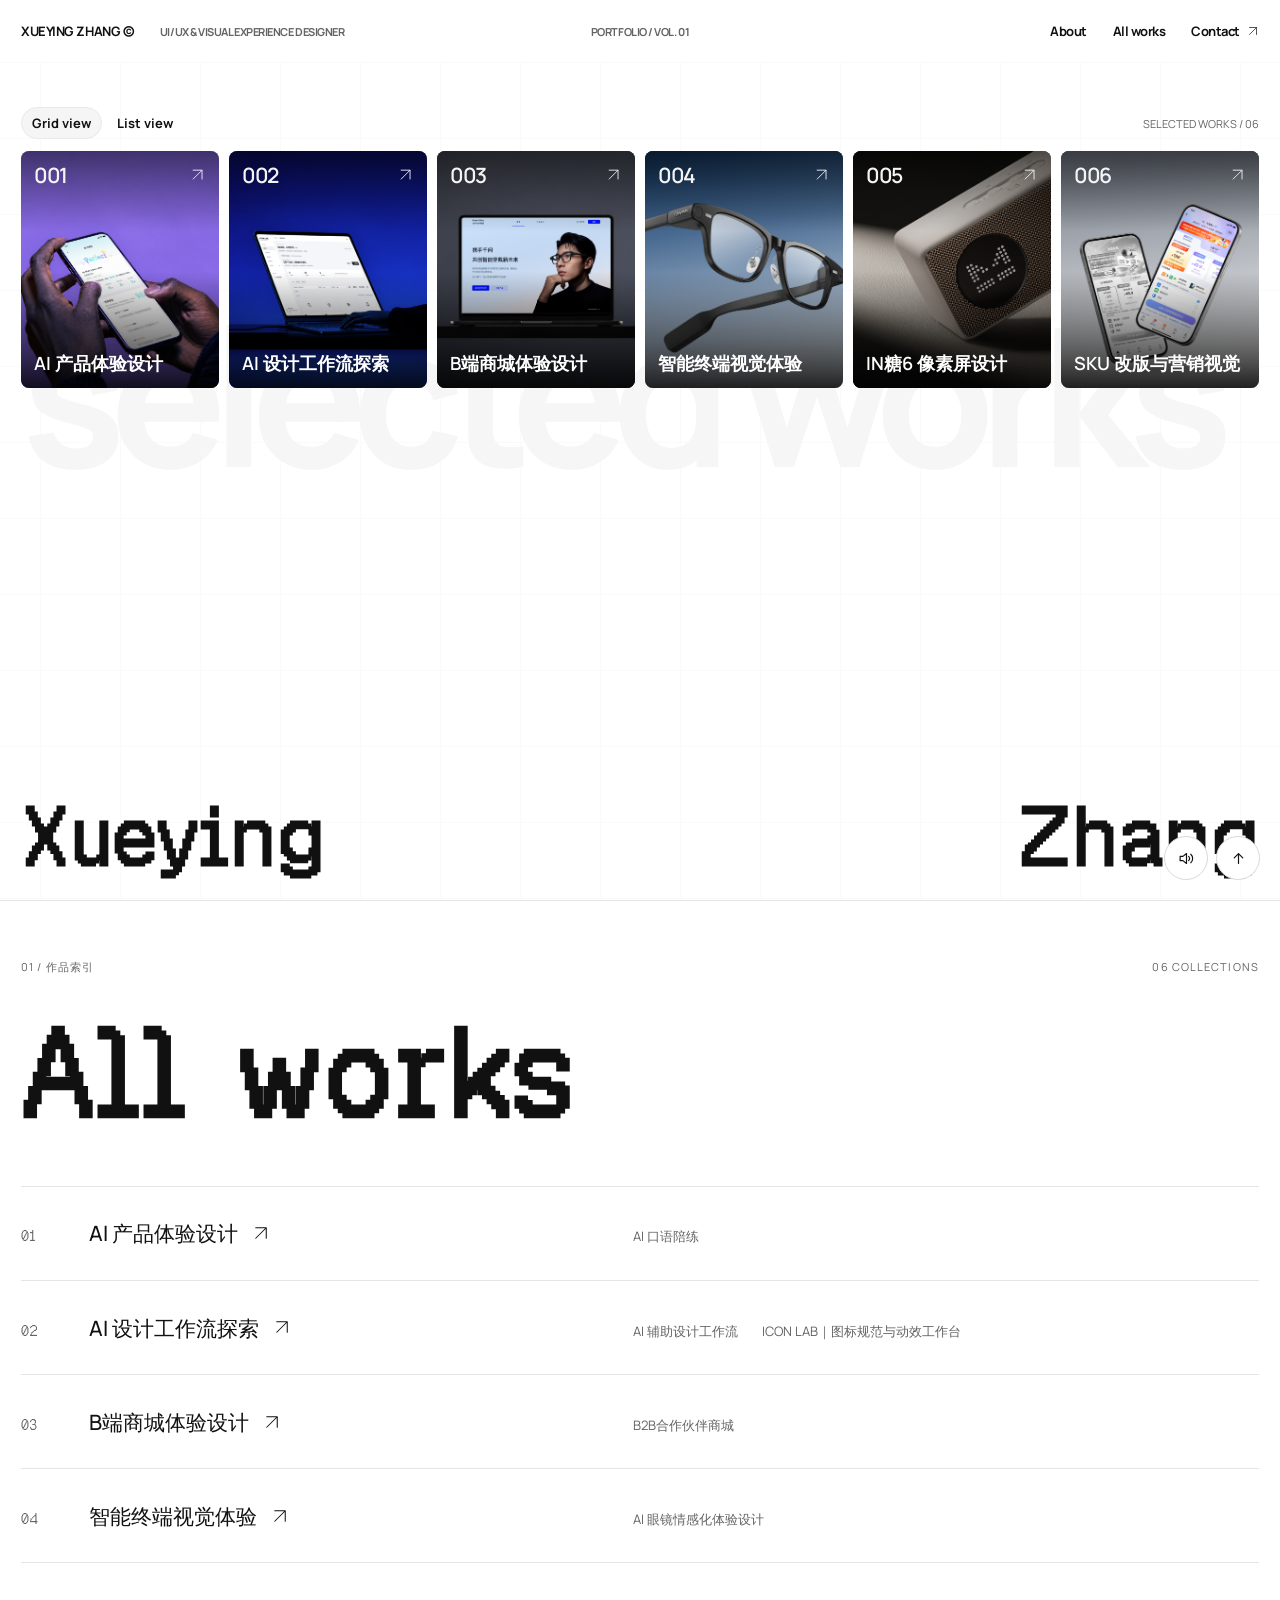
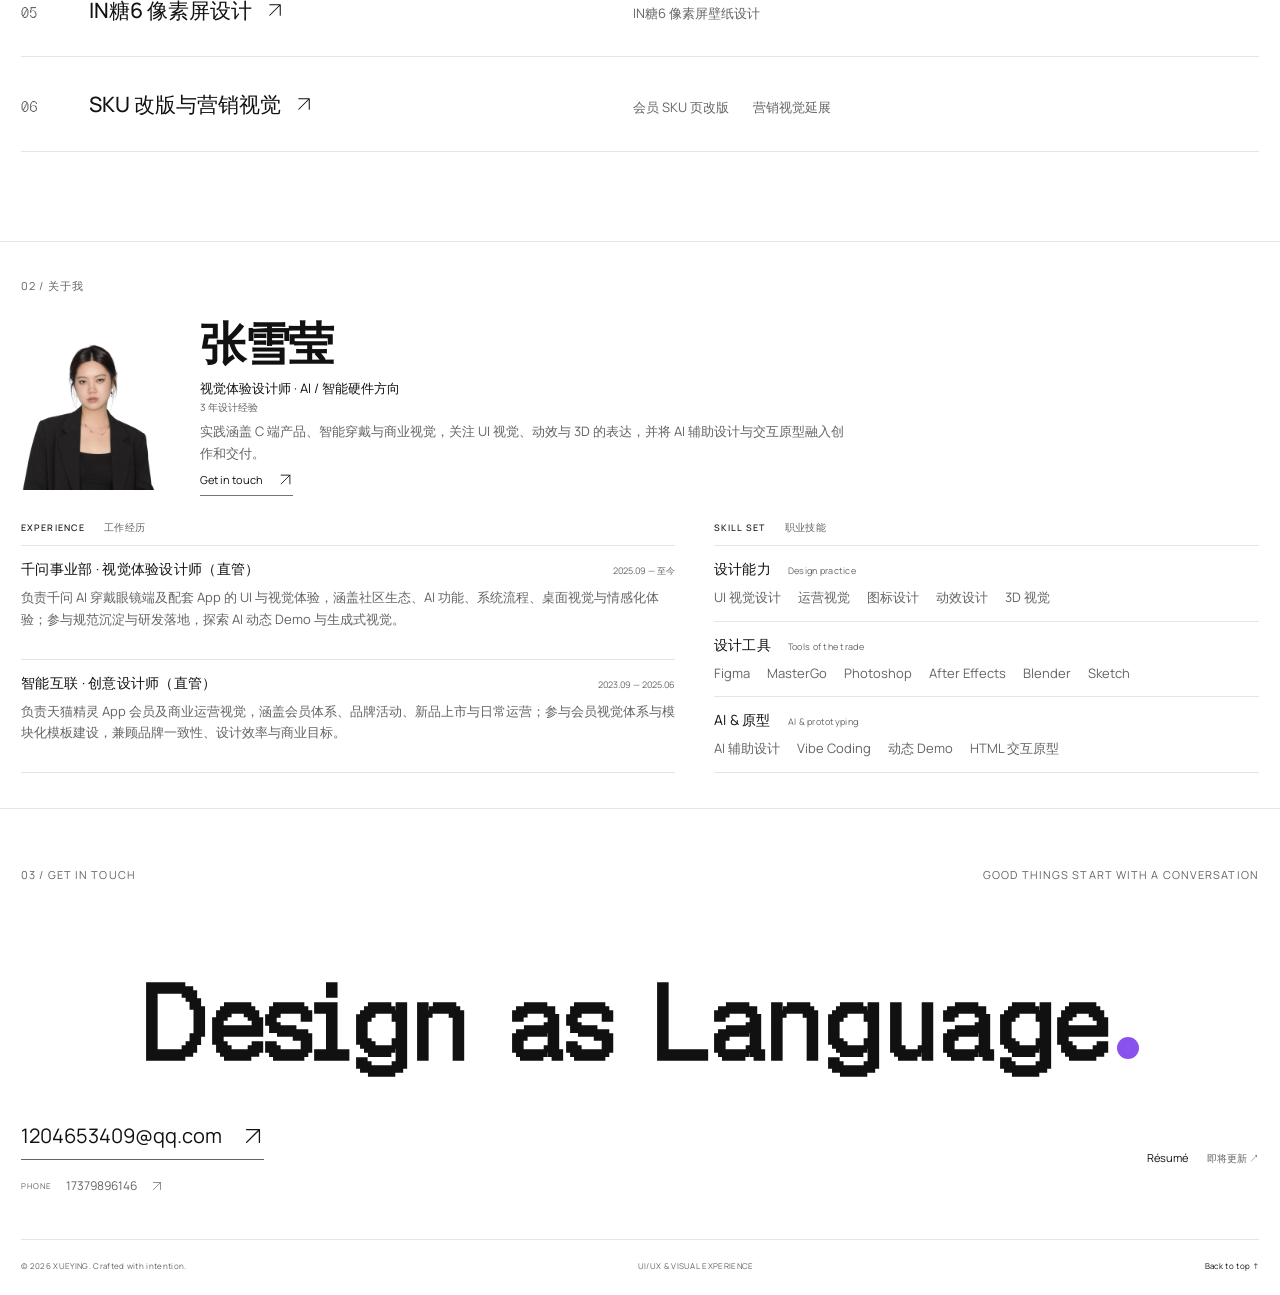
==== commit 2f3fdec9: "Shorten IN6 project title" ====
--- a/index.html
+++ b/index.html
@@ -1 +1 @@
-<!DOCTYPE html><html lang="zh-CN"><head><meta charSet="utf-8"/><meta name="viewport" content="width=device-width, initial-scale=1"/><link rel="preload" as="image" href="/images/ai-product-entry.png"/><link rel="preload" as="image" href="/images/ai-workflow-entry.png"/><link rel="preload" as="image" href="/images/coming-soon-cover.png"/><link rel="preload" as="image" href="/images/smart-device-entry.png"/><link rel="preload" as="image" href="/images/in6-entry.png"/><link rel="preload" as="image" href="/images/commercial-product-entry.png"/><link rel="stylesheet" href="/_next/static/chunks/13oyzjyb423vo.css" data-precedence="next"/><link rel="stylesheet" href="/_next/static/chunks/1w49owb-ewqha.css" data-precedence="next"/><link rel="preload" as="script" fetchPriority="low" href="/_next/static/chunks/3jyhzpxx94deq.js"/><script src="/_next/static/chunks/2z4kbiih3hb9i.js" async=""></script><script src="/_next/static/chunks/12dm1de4eubwn.js" async=""></script><script src="/_next/static/chunks/3frr8k02-r-pg.js" async=""></script><script src="/_next/static/chunks/turbopack-3-ry682tkyiqk.js" async=""></script><script src="/_next/static/chunks/2buz72nby3mes.js" async=""></script><script src="/_next/static/chunks/0vy3_q7w8xddk.js" async=""></script><title>张雪莹 — UI/UX &amp; Visual Experience Designer</title><meta name="description" content="雪莹的个人设计作品集。探索 AI 产品体验、AI 设计工作流、智能终端、商业产品与营销视觉。"/><meta name="robots" content="noindex, nofollow"/><link rel="icon" href="/icon.svg?icon.0491i68b3b_yx.svg" sizes="any" type="image/svg+xml"/><script src="/_next/static/chunks/0cz1d0mv5g_q7.js" noModule=""></script></head><body><div hidden=""><!--$--><!--/$--></div><a class="skip-link" href="#main">跳到主要内容</a><div class="portfolio-home" id="top"><header class="portfolio-nav home-wrap"><div class="portfolio-brand"><a href="#top">XUEYING ZHANG ©</a><span>UI/UX &amp; Visual Experience Designer</span></div><span class="portfolio-edition">PORTFOLIO / VOL. 01</span><nav aria-label="主导航"><a href="#about">About</a><a href="#all-works">All works</a><a class="portfolio-nav-contact" href="#contact">Contact <svg class="" width="22" height="22" viewBox="0 0 24 24" fill="none" aria-hidden="true"><path d="M5 19 19 5M5 5h14v14" stroke="currentColor" stroke-width="1.4" stroke-linecap="round" stroke-linejoin="round"></path></svg></a></nav><div class="portfolio-curtain" hidden="" aria-hidden="true"><div class="portfolio-curtain-sheet"></div><span class="portfolio-curtain-title"></span></div></header><main id="main"><div class="portfolio-stage home-wrap"><h1 class="portfolio-name" aria-label="张雪莹 · Xueying Zhang"><span>Xueying</span><span>Zhang</span></h1><section id="work" class="gallery" aria-labelledby="gallery-title" aria-busy="false"><div class="gallery-tools"><div class="gallery-toggle" role="group" aria-label="作品浏览方式"><button type="button" aria-pressed="true">Grid view</button><button type="button" aria-pressed="false">List view</button></div><span class="gallery-count">SELECTED WORKS / <!-- -->06</span></div><h2 id="gallery-title" class="gallery-watermark">selected works</h2><div class="gallery-content"><ul class="gallery-grid"><li><a class="gallery-card-link" href="/work/ai-product-experience/"><div class="gallery-card gallery-card-face" style="background:#f7f7fa"><img class="gallery-image" data-work="ai-product-experience" src="/images/ai-product-entry.png" alt="AI 产品体验设计封面：紫色背景下使用 AI 口语陪练的手机场景" width="3094" height="2006"/><span class="gallery-card-top"><span>0<!-- -->01</span><svg class="" width="22" height="22" viewBox="0 0 24 24" fill="none" aria-hidden="true"><path d="M5 19 19 5M5 5h14v14" stroke="currentColor" stroke-width="1.4" stroke-linecap="round" stroke-linejoin="round"></path></svg></span><span class="gallery-card-title">AI 产品体验设计</span><span class="gallery-lens" aria-hidden="true"></span></div></a></li><li><a class="gallery-card-link" href="/work/ai-design-workflow/"><div class="gallery-card gallery-card-face" style="background:#292c35"><img class="gallery-image" data-work="ai-design-workflow" src="/images/ai-workflow-entry.png" alt="AI 设计工作流封面：蓝色背景下的 ICON LAB 笔记本工作场景" width="3308" height="2006"/><span class="gallery-card-top"><span>0<!-- -->02</span><svg class="" width="22" height="22" viewBox="0 0 24 24" fill="none" aria-hidden="true"><path d="M5 19 19 5M5 5h14v14" stroke="currentColor" stroke-width="1.4" stroke-linecap="round" stroke-linejoin="round"></path></svg></span><span class="gallery-card-title">AI 设计工作流探索</span><span class="gallery-lens" aria-hidden="true"></span></div></a></li><li><a class="gallery-card-link" href="/work/b2b-marketplace/"><div class="gallery-card gallery-card-face" style="background:#30343f"><img class="gallery-image" data-work="b2b-marketplace" src="/images/coming-soon-cover.png" alt="合作伙伴商城封面：笔记本展示千问合作伙伴采购平台" width="3568" height="2008"/><span class="gallery-card-top"><span>0<!-- -->03</span><svg class="" width="22" height="22" viewBox="0 0 24 24" fill="none" aria-hidden="true"><path d="M5 19 19 5M5 5h14v14" stroke="currentColor" stroke-width="1.4" stroke-linecap="round" stroke-linejoin="round"></path></svg></span><span class="gallery-card-title">B端商城体验设计</span><span class="gallery-lens" aria-hidden="true"></span></div></a></li><li><a class="gallery-card-link" href="/work/smart-device-experience/"><div class="gallery-card gallery-card-face" style="background:#232723"><img class="gallery-image" data-work="smart-device-experience" src="/images/smart-device-entry.png" alt="智能终端视觉体验封面：蓝色背景中的千问 AI 眼镜" width="3308" height="2006"/><span class="gallery-card-top"><span>0<!-- -->04</span><svg class="" width="22" height="22" viewBox="0 0 24 24" fill="none" aria-hidden="true"><path d="M5 19 19 5M5 5h14v14" stroke="currentColor" stroke-width="1.4" stroke-linecap="round" stroke-linejoin="round"></path></svg></span><span class="gallery-card-title">智能终端视觉体验</span><span class="gallery-lens" aria-hidden="true"></span></div></a></li><li><a class="gallery-card-link" href="/work/in6-wallpaper/"><div class="gallery-card gallery-card-face" style="background:#1a1816"><img class="gallery-image" data-work="in6-wallpaper" style="object-position:64% 50%" src="/images/in6-entry.png" alt="IN糖6 智能音箱：编织网面与圆形像素屏" width="3438" height="2006"/><span class="gallery-card-top"><span>0<!-- -->05</span><svg class="" width="22" height="22" viewBox="0 0 24 24" fill="none" aria-hidden="true"><path d="M5 19 19 5M5 5h14v14" stroke="currentColor" stroke-width="1.4" stroke-linecap="round" stroke-linejoin="round"></path></svg></span><span class="gallery-card-title">IN糖6 像素屏视觉设计</span><span class="gallery-lens" aria-hidden="true"></span></div></a></li><li><a class="gallery-card-link" href="/work/commercial-product-experience/"><div class="gallery-card gallery-card-face" style="background:#06130c"><img class="gallery-image" data-work="commercial-product-experience" src="/images/commercial-product-entry.png" alt="商业产品体验封面：两部手机展示会员页面设计" width="3308" height="2006"/><span class="gallery-card-top"><span>0<!-- -->06</span><svg class="" width="22" height="22" viewBox="0 0 24 24" fill="none" aria-hidden="true"><path d="M5 19 19 5M5 5h14v14" stroke="currentColor" stroke-width="1.4" stroke-linecap="round" stroke-linejoin="round"></path></svg></span><span class="gallery-card-title">SKU 改版与营销视觉</span><span class="gallery-lens" aria-hidden="true"></span></div></a></li></ul></div></section></div><section id="all-works" tabindex="-1" class="work-archive home-wrap" aria-labelledby="archive-title"><div class="section-kicker"><span>01 / 作品索引</span><span>06 COLLECTIONS</span></div><h2 id="archive-title" class="portfolio-section-title">All works</h2><ol class="archive-list"><li id="work-ai-product-experience" class="archive-row"><span class="archive-number">01</span><h3><a href="/work/ai-product-experience/">AI 产品体验设计<svg class="" width="22" height="22" viewBox="0 0 24 24" fill="none" aria-hidden="true"><path d="M5 19 19 5M5 5h14v14" stroke="currentColor" stroke-width="1.4" stroke-linecap="round" stroke-linejoin="round"></path></svg></a></h3><ul class="archive-projects"><li><a href="/work/ai-product-experience/#speaking-cover">AI 口语陪练</a></li></ul></li><li id="work-ai-design-workflow" class="archive-row"><span class="archive-number">02</span><h3><a href="/work/ai-design-workflow/">AI 设计工作流探索<svg class="" width="22" height="22" viewBox="0 0 24 24" fill="none" aria-hidden="true"><path d="M5 19 19 5M5 5h14v14" stroke="currentColor" stroke-width="1.4" stroke-linecap="round" stroke-linejoin="round"></path></svg></a></h3><ul class="archive-projects"><li><a href="/work/ai-design-workflow/#workflow-cover">AI 辅助设计工作流</a></li><li><a href="/work/ai-design-workflow/#icon-lab-cover">ICON LAB｜图标规范与动效工作台</a></li></ul></li><li id="work-b2b-marketplace" class="archive-row"><span class="archive-number">03</span><h3><a href="/work/b2b-marketplace/">B端商城体验设计<svg class="" width="22" height="22" viewBox="0 0 24 24" fill="none" aria-hidden="true"><path d="M5 19 19 5M5 5h14v14" stroke="currentColor" stroke-width="1.4" stroke-linecap="round" stroke-linejoin="round"></path></svg></a></h3><ul class="archive-projects"><li><a href="/work/b2b-marketplace/#b2b-cover">B2B合作伙伴商城</a></li></ul></li><li id="work-smart-device-experience" class="archive-row"><span class="archive-number">04</span><h3><a href="/work/smart-device-experience/">智能终端视觉体验<svg class="" width="22" height="22" viewBox="0 0 24 24" fill="none" aria-hidden="true"><path d="M5 19 19 5M5 5h14v14" stroke="currentColor" stroke-width="1.4" stroke-linecap="round" stroke-linejoin="round"></path></svg></a></h3><ul class="archive-projects"><li><a href="/work/smart-device-experience/#glasses-cover">AI 眼镜情感化体验设计</a></li></ul></li><li id="work-in6-wallpaper" class="archive-row"><span class="archive-number">05</span><h3><a href="/work/in6-wallpaper/">IN糖6 像素屏视觉设计<svg class="" width="22" height="22" viewBox="0 0 24 24" fill="none" aria-hidden="true"><path d="M5 19 19 5M5 5h14v14" stroke="currentColor" stroke-width="1.4" stroke-linecap="round" stroke-linejoin="round"></path></svg></a></h3><ul class="archive-projects"><li><a href="/work/in6-wallpaper/#in6-cover">IN糖6 像素屏壁纸设计</a></li></ul></li><li id="work-commercial-product-experience" class="archive-row"><span class="archive-number">06</span><h3><a href="/work/commercial-product-experience/">SKU 改版与营销视觉<svg class="" width="22" height="22" viewBox="0 0 24 24" fill="none" aria-hidden="true"><path d="M5 19 19 5M5 5h14v14" stroke="currentColor" stroke-width="1.4" stroke-linecap="round" stroke-linejoin="round"></path></svg></a></h3><ul class="archive-projects"><li><a href="/work/commercial-product-experience/#sku-cover">会员 SKU 页改版</a></li><li><a href="/work/commercial-product-experience/#marketing-extension">营销视觉延展</a></li></ul></li></ol></section><section id="about" tabindex="-1" class="about wrap" aria-labelledby="about-title"><div class="section-kicker"><span>02 / 关于我</span></div><div class="about-grid"><div class="profile-photo"><img src="/images/profile.webp" alt="张雪莹的个人照片" width="720" height="864" loading="lazy"/></div><div class="about-copy"><h2 id="about-title">张雪莹</h2><div class="about-personal"><span>视觉体验设计师<!-- --> · <!-- -->AI / 智能硬件方向</span><span>3 年设计经验</span></div><p>实践涵盖 C 端产品、智能穿戴与商业视觉，关注 UI 视觉、动效与 3D 的表达，并将 AI 辅助设计与交互原型融入创作和交付。</p><a href="#contact" class="text-link">Get in touch<svg class="" width="22" height="22" viewBox="0 0 24 24" fill="none" aria-hidden="true"><path d="M5 19 19 5M5 5h14v14" stroke="currentColor" stroke-width="1.4" stroke-linecap="round" stroke-linejoin="round"></path></svg></a></div></div><div class="about-details"><section class="experience-section" aria-labelledby="experience-title"><h3 id="experience-title" class="about-detail-heading">EXPERIENCE <span>工作经历</span></h3><div class="experience-list"><article class="experience-item"><div class="experience-topline"><h4>千问事业部 · 视觉体验设计师（直管）</h4><span>2025.09 — 至今</span></div><p>负责千问 AI 穿戴眼镜端及配套 App 的 UI 与视觉体验，涵盖社区生态、AI 功能、系统流程、桌面视觉与情感化体验；参与规范沉淀与研发落地，探索 AI 动态 Demo 与生成式视觉。</p></article><article class="experience-item"><div class="experience-topline"><h4>智能互联 · 创意设计师（直管）</h4><span>2023.09 — 2025.06</span></div><p>负责天猫精灵 App 会员及商业运营视觉，涵盖会员体系、品牌活动、新品上市与日常运营；参与会员视觉体系与模块化模板建设，兼顾品牌一致性、设计效率与商业目标。</p></article></div></section><section class="skills-section" aria-labelledby="skills-title"><h3 id="skills-title" class="about-detail-heading">SKILL SET <span>职业技能</span></h3><div class="skill-groups"><div class="skill-group"><h4>设计能力<span>Design practice</span></h4><ul><li>UI 视觉设计</li><li>运营视觉</li><li>图标设计</li><li>动效设计</li><li>3D 视觉</li></ul></div><div class="skill-group"><h4>设计工具<span>Tools of the trade</span></h4><ul><li>Figma</li><li>MasterGo</li><li>Photoshop</li><li>After Effects</li><li>Blender</li><li>Sketch</li></ul></div><div class="skill-group"><h4>AI &amp; 原型<span>AI &amp; prototyping</span></h4><ul><li>AI 辅助设计</li><li>Vibe Coding</li><li>动态 Demo</li><li>HTML 交互原型</li></ul></div></div></section></div></section></main><footer id="contact" class="contact wrap"><div class="section-kicker"><span>03 / GET IN TOUCH</span><span>GOOD THINGS START WITH A CONVERSATION</span></div><div class="contact-heading"><h2 class="contact-wordmark" aria-label="Design as Language / Contact Me"><span class="contact-wordmark-line" aria-hidden="true"><span data-word="true">Design</span><span data-word="true"> as</span><span data-word="true"> Lan</span><span data-word="true">guage</span><span class="contact-wordmark-ball" data-dot="true"></span></span><span class="contact-wordmark-line" aria-hidden="true"><span data-word="true">Con</span><span data-word="true">tact</span><span data-word="true"> Me</span><span class="contact-wordmark-ball" data-dot="true"></span></span></h2></div><div class="contact-links"><div class="contact-details"><a class="contact-link" href="mailto:1204653409@qq.com">1204653409@qq.com<svg class="" width="22" height="22" viewBox="0 0 24 24" fill="none" aria-hidden="true"><path d="M5 19 19 5M5 5h14v14" stroke="currentColor" stroke-width="1.4" stroke-linecap="round" stroke-linejoin="round"></path></svg></a><a class="contact-phone" href="tel:17379896146"><span>PHONE</span>17379896146<svg class="" width="22" height="22" viewBox="0 0 24 24" fill="none" aria-hidden="true"><path d="M5 19 19 5M5 5h14v14" stroke="currentColor" stroke-width="1.4" stroke-linecap="round" stroke-linejoin="round"></path></svg></a></div><span class="resume-placeholder">Résumé <span>即将更新 ↗</span></span></div><div class="footer-bottom"><span>© <!-- -->2026<!-- --> <!-- -->XUEYING<!-- -->. Crafted with intention.</span><span>UI/UX &amp; VISUAL EXPERIENCE</span><a href="#top">Back to top ↑</a></div></footer></div><!--$--><!--/$--><div class="portfolio-controls"><audio src="/audio/Micro-Rhythms.m4a" preload="auto" loop=""></audio><button class="portfolio-sound" type="button" aria-label="背景音效" aria-pressed="false" title="开启背景音效"><svg viewBox="0 0 24 24" width="17" height="17" fill="none" stroke="currentColor" stroke-width="1.65" stroke-linecap="round" stroke-linejoin="round" aria-hidden="true"><path d="M3 9h4l5-4v14l-5-4H3z"></path><path d="m16 10 5 5m0-5-5 5"></path></svg></button><button class="portfolio-back-top" type="button" aria-label="回到顶部" title="回到顶部"><svg width="17" height="17" viewBox="0 0 24 24" fill="none" stroke="currentColor" stroke-width="1.65" stroke-linecap="round" stroke-linejoin="round" aria-hidden="true"><path d="M12 19V5m-6 6 6-6 6 6"></path></svg></button></div><script id="_R_">(globalThis["TURBOPACK"] || (globalThis["TURBOPACK"] = [])).push({"otherChunks":["static/chunks/3jyhzpxx94deq.js","static/chunks/2z4kbiih3hb9i.js","static/chunks/12dm1de4eubwn.js","static/chunks/3frr8k02-r-pg.js"],"runtimeModuleIds":[47975]});</script><script src="/_next/static/chunks/3jyhzpxx94deq.js" async=""></script><script>(self.__next_f=self.__next_f||[]).push([0])</script><script>self.__next_f.push([1,"1:\"$Sreact.fragment\"\n2:\"/_next/static/chunks/2buz72nby3mes.js\"\n3:I[97363,[\"$2\"],\"default\"]\n4:I[46305,[\"$2\"],\"default\"]\n5:\"/_next/static/chunks/0vy3_q7w8xddk.js\"\n6:I[51196,[\"$2\",\"$5\"],\"\"]\n7:I[22098,[\"$2\"],\"PortfolioSound\"]\n8:\"PortfolioReturnTransition\"\n9:I[41110,[\"$2\"],\"$8\"]\nb:\"PortfolioNavigation\"\nc:I[26461,[\"$2\",\"$5\"],\"$b\"]\nd:\"PortfolioGallery\"\ne:I[34367,[\"$2\",\"$5\"],\"$d\"]\n18:\"ViewportBoundary\"\n19:I[43648,[\"$2\"],\"$18\"]\n1b:\"MetadataBoundary\"\n1c:I[43648,[\"$2\"],\"$1b\"]\n1d:\"$Sreact.suspense\"\n1f:I[4412,[\"$2\"],\"default\",1]\n:HL[\"/_next/static/chunks/13oyzjyb423vo.css\",\"style\"]\n:HL[\"/_next/static/chunks/1w49owb-ewqha.css\",\"style\"]\na:[[\"children\",{\"s\":\"__PAGE__\",\"h\":512,\"d\":{\"r\":[\"$\",\"$1\",\"c\",{\"children\":[[\"$\",\"div\",null,{\"className\":\"portfolio-home\",\"id\":\"top\",\"children\":[[\"$\",\"header\",null,{\"className\":\"portfolio-nav home-wrap\",\"children\":[[\"$\",\"div\",null,{\"className\":\"portfolio-brand\",\"children\":[[\"$\",\"a\",null,{\"href\":\"#top\",\"children\":\"XUEYING ZHANG ©\"}],[\"$\",\"span\",null,{\"children\":\"UI/UX \u0026 Visual Experience Designer\"}]]}],[\"$\",\"span\",null,{\"className\":\"portfolio-edition\",\"children\":\"PORTFOLIO / VOL. 01\"}],[\"$\",\"$Lc\",null,{}]]}],[\"$\",\"main\",null,{\"id\":\"main\",\"children\":[[\"$\",\"div\",null,{\"className\":\"portfolio-stage home-wrap\",\"children\":[[\"$\",\"h1\",null,{\"className\":\"portfolio-name\",\"aria-label\":\"张雪莹 · Xueying Zhang\",\"children\":[[\"$\",\"span\",null,{\"children\":\"Xueying\"}],[\"$\",\"span\",null,{\"children\":\"Zhang\"}]]}],[\"$\",\"$Le\",null,{}]]}],[\"$\",\"section\",null,{\"id\":\"all-works\",\"tabIndex\":-1,\"className\":\"work-archive home-wrap\",\"aria-labelledby\":\"archive-title\",\"children\":[[\"$\",\"div\",null,{\"className\":\"section-kicker\",\"children\":[[\"$\",\"span\",null,{\"children\":\"01 / 作品索引\"}],[\"$\",\"span\",null,{\"children\":\"06 COLLECTIONS\"}]]}],[\"$\",\"h2\",null,{\"id\":\"archive-title\",\"className\":\"portfolio-section-title\",\"children\":\"All works\"}],[\"$\",\"ol\",null,{\"className\":\"archive-list\",\"children\":[[\"$\",\"li\",\"ai-product-experience\",{\"id\":\"work-ai-product-experience\",\"className\":\"archive-row\",\"children\":[[\"$\",\"span\",null,{\"className\":\"archive-number\",\"children\":\"01\"}],[\"$\",\"h3\",null,{\"children\":[\"$\",\"$L6\",null,{\"href\":\"/work/ai-product-experience/\",\"target\":\"$undefined\",\"rel\":\"$undefined\",\"children\":[\"AI 产品体验设计\",[\"$\",\"svg\",null,{\"className\":\"\",\"width\":\"22\",\"height\":\"22\",\"viewBox\":\"0 0 24 24\",\"fill\":\"none\",\"aria-hidden\":\"true\",\"children\":[\"$\",\"path\",null,{\"d\":\"M5 19 19 5M5 5h14v14\",\"stroke\":\"currentColor\",\"strokeWidth\":\"1.4\",\"strokeLinecap\":\"round\",\"strokeLinejoin\":\"round\"}]}]]}]}],[\"$\",\"ul\",null,{\"className\":\"archive-projects\",\"children\":[[\"$\",\"li\",\"AI 口语陪练\",{\"children\":[\"$\",\"$L6\",null,{\"href\":\"/work/ai-product-experience#speaking-cover\",\"target\":\"$undefined\",\"rel\":\"$undefined\",\"children\":\"AI 口语陪练\"}]}]]}]]}],[\"$\",\"li\",\"ai-design-workflow\",{\"id\":\"work-ai-design-workflow\",\"className\":\"archive-row\",\"children\":[[\"$\",\"span\",null,{\"className\":\"archive-number\",\"children\":\"02\"}],[\"$\",\"h3\",null,{\"children\":[\"$\",\"$L6\",null,{\"href\":\"/work/ai-design-workflow/\",\"target\":\"$undefined\",\"rel\":\"$undefined\",\"children\":[\"AI 设计工作流探索\",[\"$\",\"svg\",null,{\"className\":\"\",\"width\":\"22\",\"height\":\"22\",\"viewBox\":\"0 0 24 24\",\"fill\":\"none\",\"aria-hidden\":\"true\",\"children\":[\"$\",\"path\",null,{\"d\":\"M5 19 19 5M5 5h14v14\",\"stroke\":\"currentColor\",\"strokeWidth\":\"1.4\",\"strokeLinecap\":\"round\",\"strokeLinejoin\":\"round\"}]}]]}]}],[\"$\",\"ul\",null,{\"className\":\"archive-projects\",\"children\":[[\"$\",\"li\",\"AI 辅助设计工作流\",{\"children\":[\"$\",\"$L6\",null,{\"href\":\"/work/ai-design-workflow#workflow-cover\",\"target\":\"$undefined\",\"rel\":\"$undefined\",\"children\":\"AI 辅助设计工作流\"}]}],[\"$\",\"li\",\"ICON LAB｜图标规范与动效工作台\",{\"children\":[\"$\",\"$L6\",null,{\"href\":\"/work/ai-design-workflow#icon-lab-cover\",\"target\":\"$undefined\",\"rel\":\"$undefined\",\"children\":\"ICON LAB｜图标规范与动效工作台\"}]}]]}]]}],[\"$\",\"li\",\"b2b-marketplace\",{\"id\":\"work-b2b-marketplace\",\"className\":\"archive-row\",\"children\":[[\"$\",\"span\",null,{\"className\":\"archive-number\",\"children\":\"03\"}],[\"$\",\"h3\",null,{\"children\":[\"$\",\"$L6\",null,{\"href\":\"/work/b2b-marketplace/\",\"target\":\"$undefined\",\"rel\":\"$undefined\",\"children\":[\"B端商城体验设计\",[\"$\",\"svg\",null,{\"className\":\"\",\"width\":\"22\",\"height\":\"22\",\"viewBox\":\"0 0 24 24\",\"fill\":\"none\",\"aria-hidden\":\"true\",\"children\":[\"$\",\"path\",null,{\"d\":\"M5 19 19 5M5 5h14v14\",\"stroke\":\"currentColor\",\"strokeWidth\":\"1.4\",\"strokeLinecap\":\"round\",\"strokeLinejoin\":\"round\"}]}]]}]}],[\"$\",\"ul\",null,{\"className\":\"archive-projects\",\"children\":[[\"$\",\"li\",\"B2B合作伙伴商城\",{\"children\":[\"$\",\"$L6\",null,{\"href\":\"/work/b2b-marketplace/#b2b-cover\",\"target\":\"$undefined\",\"rel\":\"$undefined\",\"children\":\"B2B合作伙伴商城\"}]}]]}]]}],[\"$\",\"li\",\"smart-device-experience\",{\"id\":\"work-smart-device-experience\",\"className\":\"archive-row\",\"children\":[[\"$\",\"span\",null,{\"className\":\"archive-number\",\"children\":\"04\"}],[\"$\",\"h3\",null,{\"children\":[\"$\",\"$L6\",null,{\"href\":\"/work/smart-device-experience/\",\"target\":\"$undefined\",\"rel\":\"$undefined\",\"children\":[\"智能终端视觉体验\",\"$Lf\"]}]}],\"$L10\"]}],\"$L11\",\"$L12\"]}]]}],\"$L13\"]}],\"$L14\"]}],[\"$L15\",\"$L16\"],\"$L17\"]}],\"p\":false,\"v\":null}}]]\n0:{\"P\":null,\"c\":[\"\",\"\"],\"q\":\"\",\"i\":false,\"t\":{\"t\":{\"s\":\"\",\"h\":528,\"d\":{\"r\":[\"$\",\"$1\",\"c\",{\"children\":[[[\"$\",\"link\",\"0\",{\"rel\":\"stylesheet\",\"href\":\"/_next/static/chunks/13oyzjyb423vo.css\",\"precedence\":\"next\",\"crossOrigin\":\"$undefined\",\"nonce\":\"$undefined\"}],[\"$\",\"script\",\"script-0\",{\"src\":\"/_next/static/chunks/2buz72nby3mes.js\",\"async\":true,\"nonce\":\"$undefined\"}]],[\"$\",\"html\",null,{\"lang\":\"zh-CN\",\"children\":[\"$\",\"body\",null,{\"children\":[[\"$\",\"a\",null,{\"className\":\"skip-link\",\"href\":\"#main\",\"children\":\"跳到主要内容\"}],[\"$\",\"$L3\",null,{\"parallelRouterKey\":\"children\",\"error\":\"$undefined\",\"errorStyles\":\"$undefined\",\"errorScripts\":\"$undefined\",\"template\":[\"$\",\"$L4\",null,{}],\"templateStyles\":\"$undefined\",\"templateScripts\":\"$undefined\",\"notFound\":[[\"$\",\"main\",null,{\"className\":\"not-found\",\"children\":[[\"$\",\"span\",null,{\"children\":\"404 / NOT FOUND\"}],[\"$\",\"h1\",null,{\"children\":\"A little off track.\"}],[\"$\",\"p\",null,{\"children\":\"这个页面还不存在，回到作品集继续浏览。\"}],[\"$\",\"$L6\",null,{\"href\":\"/\",\"children\":\"返回首页 ↗\"}]]}],[]],\"forbidden\":\"$undefined\",\"unauthorized\":\"$undefined\"}],[\"$\",\"$L7\",null,{}],[\"$\",\"$L9\",null,{}]]}]}]]}],\"p\":false,\"v\":null},\"c\":\"$Qa\"},\"h\":{\"r\":[\"$\",\"$1\",\"h\",{\"children\":[null,[\"$\",\"$L19\",null,{\"children\":\"$L1a\"}],[\"$\",\"$L1c\",null,{\"children\":[[\"$\",\"div\",null,{\"hidden\":true,\"children\":[\"$\",\"$1d\",null,{\"name\":\"Next.Metadata\",\"children\":\"$L1e\"}]}],null]}],null]}],\"p\":false,\"v\":null}},\"m\":\"$undefined\",\"G\":[\"$1f\",[[\"$\",\"link\",\"0\",{\"rel\":\"stylesheet\",\"href\":\"/_next/static/chunks/13oyzjyb423vo.css\",\"precedence\":\"next\",\"crossOrigin\":\"$undefined\",\"nonce\":\"$undefined\"}]]],\"S\":true,\"r\":\"$undefined\",\"s\":\"$undefined\",\"a\":\"$undefined\",\"l\":\"$undefined\",\"p\":\"$undefined\",\"d\":\"$undefined\",\"b\":\"WIu1P2Lqu7nv_C2pqIHt9\"}\n20:I[19208,[\"$2\",\"$5\"],\"ContactWordmark\"]\n21:I[43648,[\"$2\"],\"OutletBoundary\"]\nf:[\"$\",\"svg\",null,{\"className\":\"\",\"width\":\"22\",\"height\":\"22\",\"viewBox\":\"0 0 24 24\",\"fill\":\"none\",\"aria-hidden\":\"true\",\"children\":[\"$\",\"path\",null,{\"d\":\"M5 19 19 5M5 5h14v14\",\"stroke\":\"currentColor\",\"strokeWidth\":\"1.4\",\"strokeLinecap\":\"round\",\"strokeLinejoin\":\"round\"}]}]\n10:[\"$\",\"ul\",null,{\"className\":\"archive-projects\",\"children\":[[\"$\",\"li\",\"AI 眼镜情感化体验设计\",{\"children\":[\"$\",\"$L6\",null,{\"href\":\"/work/smart-device-experience#glasses-cover\",\"target\":\"$undefined\",\"rel\":\"$undefined\",\"children\":\"AI 眼镜情感化体验设计\"}]}]]}]\n11:[\"$\",\"li\",\"in6-wallpaper\",{\"id\":\"work-in6-wallpaper\",\"className\":\"archive-row\",\"children\":[[\"$\",\"span\",null,{\"className\":\"archive-number\",\"children\":\"05\"}],[\"$\",\"h3\",null,{\"children\":[\"$\",\"$L6\",null,{\"href\":\"/work/in6-wallpaper/\",\"target\":\"$undefined\",\"rel\":\"$undefined\",\"children\":[\"IN糖6 像素屏视觉设计\",[\"$\",\"svg\",null,{\"className\":\"\",\"width\":\"22\",\"height\":\"22\",\"viewBox\":\"0 0 24 24\",\"fill\":\"none\",\"aria-hidden\":\"true\",\"children\":[\"$\",\"path\",null,{\"d\":\"M5 19 19 5M5 5h14v14\",\"stroke\":\"currentColor\",\"strokeWidth\":\"1.4\",\"strokeLinecap\":\"round\",\"strokeLinejoin\":\"round\"}]}]]}]}],[\"$\",\"ul\",null,{\"className\":\"archive-projects\",\"children\":[[\"$\",\"li\",\"IN糖6 像素屏壁纸设计\",{\"children\":[\"$\",\"$L6\",null,{\"href\":\"/work/in6-wallpaper/#in6-cover\",\"target\":\"$undefined\",\"rel\":\"$undefined\",\"children\":\"IN糖6 像素屏壁纸设计\"}]}]]}]]}]\n12:[\"$\",\"li\",\"commercial-product-experience\",{\"id\":\"work-commercial-product-experience\",\"className\":\"archive-row\",\"children\":[[\"$\",\"span\",null,{\"className\":\"archive-number\",\"children\":\"06\"}],[\"$\",\"h3\",null,{\"children\":[\"$\",\"$L6\",null,{\"href\":\"/work/commercial-product-experience/\",\"target\":\"$undefined\",\"rel\":\"$undefined\",\"children\":[\"SKU 改版与营销视觉\",[\"$\",\"svg\",null,{\"className\":\"\",\"width\":\"22\",\"height\":\"22\",\"viewBox\":\"0 0 24 24\",\"fill\":\"none\",\"aria-hidden\":\"true\",\"children\":[\"$\",\"path\",null,{\"d\":\"M5 19 19 5M5 5h14v14\",\"stroke\":\"currentColor\",\"strokeWidth\":\"1.4\",\"strokeLinecap\":\"round\",\"strokeLinejoin\":\"round\"}]}]]}]}],[\"$\",\"ul\",null,{\"className\":\"archive-projects\",\"children\":[[\"$\",\"li\",\"会员 SKU 页改版\",{\"children\":[\"$\",\"$L6\",null,{\"href\":\"/work/commercial-product-experience#sku-cover\",\"target\":\"$undefined\",\"rel\":\"$undefined\",\"children\":\"会员 SKU 页改版\"}]}],[\"$\",\"li\",\"营销视觉延展\",{\"children\":[\"$\",\"$L6\",null,{\"href\":\"/work/commercial-product-experience#marketing-extension\",\"target\":\"$undefined\",\"rel\":\"$undefined\",\"children\":\"营销视觉延展\"}]}]]}]]}]\n13:[\"$\",\"section\",null,{\"id\":\"about\",\"tabIndex\":-1,\"className\":\"about wrap\",\"aria-labelledby\":\"about-title\",\"children\":[[\"$\",\"div\",null,{\"className\":\"section-kicker\",\"children\":[\"$\",\"span\",null,{\"children\":\"02 / 关于我\"}]}],[\"$\",\"div\",null,{\"className\":\"about-grid\",\"children\":[[\"$\",\"div\",null,{\"className\":\"profile-photo\",\"children\":[\"$\",\"img\",null,{\"src\":\"/images/profile.webp\",\"alt\":\"张雪莹的个人照片\",\"width\":\"720\",\"height\":\"864\",\"loading\":\"lazy\"}]}],[\"$\",\"div\",null,{\"className\":\"about-copy\",\"children\":[[\"$\",\"h2\",null,{\"id\":\"about-title\",\"children\":\"张雪莹\"}],[\"$\",\"div\",null,{\"className\":\"about-personal\",\"children\":[[\"$\",\"span\",null,{\"children\":[\"视觉体验设计师\",\" · \",\"AI / 智能硬件方向\"]}],[\"$\",\"span\",null,{\"children\":\"3 年设计经验\"}]]}],[\"$\",\"p\",null,{\"children\":\"实践涵盖 C 端产品、智能穿戴与商业视觉，关注 UI 视觉、动效与 3D 的表达，并将 AI 辅助设计与交互原型融入创作和交付。\"}],[\"$\",\"a\",null,{\"href\":\"#contact\",\"className\":\"text-link\",\"children\":[\"Get in touch\",[\"$\",\"svg\",null,{\"className\":\"\",\"width\":\"22\",\"height\":\"22\",\"viewBox\":\"0 0 24 24\",\"fill\":\"none\",\"aria-hidden\":\"true\",\"children\":[\"$\",\"path\",null,{\"d\":\"M5 19 19 5M5 5h14v14\",\"stroke\":\"currentColor\",\"strokeWidth\":\"1.4\",\"strokeLinecap\":\"round\",\"strokeLinejoin\":\"round\"}]}]]}]]}]]}],[\"$\",\"div\",null,{\"className\":\"about-details\",\"children\":[[\"$\",\"section\",null,{\"className\":\"experience-section\",\"aria-labelledby\":\"experience-title\",\"children\":[[\"$\",\"h3\",null,{\"id\":\"experience-title\",\"className\":\"about-detail-heading\",\"children\":[\"EXPERIENCE \",[\"$\",\"span\",null,{\"children\":\"工作经历\"}]]}],[\"$\",\"div\",null,{\"className\":\"experience-list\",\"children\":[[\"$\",\"article\",\"千问事业部\",{\"className\":\"experience-item\",\"children\":[[\"$\",\"div\",null,{\"className\":\"experience-topline\",\"children\":[[\"$\",\"h4\",null,{\"children\":\"千问事业部 · 视觉体验设计师（直管）\"}],[\"$\",\"span\",null,{\"children\":\"2025.09 — 至今\"}]]}],[\"$\",\"p\",null,{\"children\":\"负责千问 AI 穿戴眼镜端及配套 App 的 UI 与视觉体验，涵盖社区生态、AI 功能、系统流程、桌面视觉与情感化体验；参与规范沉淀与研发落地，探索 AI 动态 Demo 与生成式视觉。\"}]]}],[\"$\",\"article\",\"智能互联\",{\"className\":\"experience-item\",\"children\":[[\"$\",\"div\",null,{\"className\":\"experience-topline\",\"children\":[[\"$\",\"h4\",null,{\"children\":\"智能互联 · 创意设计师（直管）\"}],[\"$\",\"span\",null,{\"children\":\"2023.09 — 2025.06\"}]]}],[\"$\",\"p\",null,{\"children\":\"负责天猫精灵 App 会员及商业运营视觉，涵盖会员体系、品牌活动、新品上市与日常运营；参与会员视觉体系与模块化模板建设，兼顾品牌一致性、设计效率与商业目标。\"}]]}]]}]]}],[\"$\",\"section\",null,{\"className\":\"skills-section\",\"aria-labelledby\":\"skills-title\",\"children\":[[\"$\",\"h3\",null,{\"id\":\"skills-title\",\"className\":\"about-detail-heading\",\"children\":[\"SKILL SET \",[\"$\",\"span\",null,{\"children\":\"职业技能\"}]]}],[\"$\",\"div\",null,{\"className\":\"skill-groups\",\"children\":[[\"$\",\"div\",\"设计能力\",{\"className\":\"skill-group\",\"children\":[[\"$\",\"h4\",null,{\"children\":[\"设计能力\",[\"$\",\"span\",null,{\"children\":\"Design practice\"}]]}],[\"$\",\"ul\",null,{\"children\":[[\"$\",\"li\",\"UI 视觉设计\",{\"children\":\"UI 视觉设计\"}],[\"$\",\"li\",\"运营视觉\",{\"children\":\"运营视觉\"}],[\"$\",\"li\",\"图标设计\",{\"children\":\"图标设计\"}],[\"$\",\"li\",\"动效设计\",{\"children\":\"动效设计\"}],[\"$\",\"li\",\"3D 视觉\",{\"children\":\"3D 视觉\"}]]}]]}],[\"$\",\"div\",\"设计工具\",{\"className\":\"skill-group\",\"children\":[[\"$\",\"h4\",null,{\"children\":[\"设计工具\",[\"$\",\"span\",null,{\"children\":\"Tools of the trade\"}]]}],[\"$\",\"ul\",null,{\"children\":[[\"$\",\"li\",\"Figma\",{\"children\":\"Figma\"}],[\"$\",\"li\",\"MasterGo\",{\"children\":\"MasterGo\"}],[\"$\",\"li\",\"Photoshop\",{\"children\":\"Photoshop\"}],[\"$\",\"li\",\"After Effects\",{\"children\":\"After Effects\"}],[\"$\",\"li\",\"Blender\",{\"children\":\"Blender\"}],[\"$\",\"li\",\"Sketch\",{\"children\":\"Sketch\"}]]}]]}],[\"$\",\"div\",\"AI \u0026 原型\",{\"className\":\"skill-group\",\"children\":[[\"$\",\"h4\",null,{\"children\":[\"AI \u0026 原型\",[\"$\",\"span\",null,{\"children\":\"AI \u0026 prototyping\"}]]}],[\"$\",\"ul\",null,{\"children\":[[\"$\",\"li\",\"AI 辅助设计\",{\"children\":\"AI 辅助设计\"}],[\"$\",\"li\",\"Vibe Coding\",{\"children\":\"Vibe Coding\"}],[\"$\",\"li\",\"动态 Demo\",{\"children\":\"动态 Demo\"}],[\"$\",\"li\",\"HTML 交互原型\",{\"children\":\"HTML 交互原型\"}]]}]]}]]}]]}]]}]]}]\n14:[\"$\",\"footer\",null,{\"id\":\"contact\",\"className\":\"contact wrap\",\"children\":[[\"$\",\"div\",null,{\"className\":\"section-kicker\",\"children\":[[\"$\",\"span\",null,{\"children\":\"03 / GET IN TOUCH\"}],[\"$\",\"span\",null,{\"children\":\"GOOD THINGS START WITH A CONVERSATION\"}]]}],[\"$\",\"div\",null,{\"className\":\"contact-heading\",\"children\":[\"$\",\"$L20\",null,{}]}],[\"$\",\"div\",null,{\"className\":\"contact-links\",\"children\":[[\"$\",\"div\",null,{\"className\":\"contact-details\",\"children\":[[\"$\",\"a\",null,{\"className\":\"contact-link\",\"href\":\"mailto:1204653409@qq.com\",\"children\":[\"1204653409@qq.com\",[\"$\",\"svg\",null,{\"className\":\"\",\"width\":\"22\",\"height\":\"22\",\"viewBox\":\"0 0 24 24\",\"fill\":\"none\",\"aria-hidden\":\"true\",\"children\":[\"$\",\"path\",null,{\"d\":\"M5 19 19 5M5 5h14v14\",\"stroke\":\"currentColor\",\"strokeWidth\":\"1.4\",\"strokeLinecap\":\"round\",\"strokeLinejoin\":\"round\"}]}]]}],[\"$\",\"a\",null,{\"className\":\"contact-phone\",\"href\":\"tel:17379896146\",\"children\":[[\"$\",\"span\",null,{\"children\":\"PHONE\"}],\"17379896146\",[\"$\",\"svg\",null,{\"className\":\"\",\"width\":\"22\",\"height\":\"22\",\"viewBox\":\"0 0 24 24\",\"fill\":\"none\",\"aria-hidden\":\"true\",\"children\":[\"$\",\"path\",null,{\"d\":\"M5 19 19 5M5 5h14v14\",\"stroke\":\"currentColor\",\"strokeWidth\":\"1.4\",\"strokeLinecap\":\"round\",\"strokeLinejoin\":\"round\"}]}]]}]]}],[\"$\",\"span\",null,{\"className\":\"resume-placeholder\",\"children\":[\"Résumé \",[\"$\",\"span\",null,{\"children\":\"即将更新 ↗\"}]]}]]}],[\"$\",\"div\",null,{\"className\":\"footer-bottom\",\"children\":[[\"$\",\"span\",null,{\"children\":[\"© \",2026,\" \",\"XUEYING\",\". Crafted with intention.\"]}],[\"$\",\"span\",null,{\"children\":\"UI/UX \u0026 VISUAL EXPERIENCE\"}],[\"$\",\"a\",null,{\"href\":\"#top\",\"children\":\"Back to top ↑\"}]]}]]}]\n15:[\"$\",\"link\",\"0\",{\"rel\":\"stylesheet\",\"href\":\"/_next/static/chunks/1w49owb-ewqha.css\",\"precedence\":\"next\",\"crossOrigin\":\"$undefined\",\"nonce\":\"$undefined\"}]\n16:[\"$\",\"script\",\"script-0\",{\"src\":\"/_next/static/chunks/0vy3_q7w8xddk.js\",\"async\":true,\"nonce\":\"$undefined\"}]\n17:[\"$\",\"$L21\",null,{\"children\":[\"$\",\"$1d\",null,{\"name\":\"Next.MetadataOutlet\",\"children\":\"$@22\"}]}]\n1a:[[\"$\",\"meta\",\"0\",{\"charSet\":\"utf-8\"}],[\"$\",\"meta\",\"1\",{\"name\":\"viewport\",\"content\":\"width=device-width, initial-scale=1\"}]]\n23:I[28035,[\"$2\"],\"IconMark\"]\n1e:[[\"$\",\"title\",\"0\",{\"children\":\"张雪莹 — UI/UX \u0026 Visual Experience Designer\"}],[\"$\",\"meta\",\"1\",{\"name\":\"description\",\"content\":\"雪莹的个人设计作品集。探索 AI 产品体验、AI 设计工作流、智能终端、商业产品与营销视觉。\"}],[\"$\",\"meta\",\"2\",{\"name\":\"robots\",\"content\":\"noindex, nofollow\"}],[\"$\",\"link\",\"3\",{\"rel\":\"icon\",\"href\":\"/icon.svg?icon.0491i68b3b_yx.svg\",\"sizes\":\"any\",\"type\":\"image/svg+xml\"}],[\"$\",\"$L23\",\"4\",{}]]\n22:null\n"])</script></body></html>+<!DOCTYPE html><html lang="zh-CN"><head><meta charSet="utf-8"/><meta name="viewport" content="width=device-width, initial-scale=1"/><link rel="preload" as="image" href="/images/ai-product-entry.png"/><link rel="preload" as="image" href="/images/ai-workflow-entry.png"/><link rel="preload" as="image" href="/images/coming-soon-cover.png"/><link rel="preload" as="image" href="/images/smart-device-entry.png"/><link rel="preload" as="image" href="/images/in6-entry.png"/><link rel="preload" as="image" href="/images/commercial-product-entry.png"/><link rel="stylesheet" href="/_next/static/chunks/13oyzjyb423vo.css" data-precedence="next"/><link rel="stylesheet" href="/_next/static/chunks/1w49owb-ewqha.css" data-precedence="next"/><link rel="preload" as="script" fetchPriority="low" href="/_next/static/chunks/3jyhzpxx94deq.js"/><script src="/_next/static/chunks/2z4kbiih3hb9i.js" async=""></script><script src="/_next/static/chunks/12dm1de4eubwn.js" async=""></script><script src="/_next/static/chunks/3frr8k02-r-pg.js" async=""></script><script src="/_next/static/chunks/turbopack-3-ry682tkyiqk.js" async=""></script><script src="/_next/static/chunks/2buz72nby3mes.js" async=""></script><script src="/_next/static/chunks/3sndxfz14j6jn.js" async=""></script><title>张雪莹 — UI/UX &amp; Visual Experience Designer</title><meta name="description" content="雪莹的个人设计作品集。探索 AI 产品体验、AI 设计工作流、智能终端、商业产品与营销视觉。"/><meta name="robots" content="noindex, nofollow"/><link rel="icon" href="/icon.svg?icon.0491i68b3b_yx.svg" sizes="any" type="image/svg+xml"/><script src="/_next/static/chunks/0cz1d0mv5g_q7.js" noModule=""></script></head><body><div hidden=""><!--$--><!--/$--></div><a class="skip-link" href="#main">跳到主要内容</a><div class="portfolio-home" id="top"><header class="portfolio-nav home-wrap"><div class="portfolio-brand"><a href="#top">XUEYING ZHANG ©</a><span>UI/UX &amp; Visual Experience Designer</span></div><span class="portfolio-edition">PORTFOLIO / VOL. 01</span><nav aria-label="主导航"><a href="#about">About</a><a href="#all-works">All works</a><a class="portfolio-nav-contact" href="#contact">Contact <svg class="" width="22" height="22" viewBox="0 0 24 24" fill="none" aria-hidden="true"><path d="M5 19 19 5M5 5h14v14" stroke="currentColor" stroke-width="1.4" stroke-linecap="round" stroke-linejoin="round"></path></svg></a></nav><div class="portfolio-curtain" hidden="" aria-hidden="true"><div class="portfolio-curtain-sheet"></div><span class="portfolio-curtain-title"></span></div></header><main id="main"><div class="portfolio-stage home-wrap"><h1 class="portfolio-name" aria-label="张雪莹 · Xueying Zhang"><span>Xueying</span><span>Zhang</span></h1><section id="work" class="gallery" aria-labelledby="gallery-title" aria-busy="false"><div class="gallery-tools"><div class="gallery-toggle" role="group" aria-label="作品浏览方式"><button type="button" aria-pressed="true">Grid view</button><button type="button" aria-pressed="false">List view</button></div><span class="gallery-count">SELECTED WORKS / <!-- -->06</span></div><h2 id="gallery-title" class="gallery-watermark">selected works</h2><div class="gallery-content"><ul class="gallery-grid"><li><a class="gallery-card-link" href="/work/ai-product-experience/"><div class="gallery-card gallery-card-face" style="background:#f7f7fa"><img class="gallery-image" data-work="ai-product-experience" src="/images/ai-product-entry.png" alt="AI 产品体验设计封面：紫色背景下使用 AI 口语陪练的手机场景" width="3094" height="2006"/><span class="gallery-card-top"><span>0<!-- -->01</span><svg class="" width="22" height="22" viewBox="0 0 24 24" fill="none" aria-hidden="true"><path d="M5 19 19 5M5 5h14v14" stroke="currentColor" stroke-width="1.4" stroke-linecap="round" stroke-linejoin="round"></path></svg></span><span class="gallery-card-title">AI 产品体验设计</span><span class="gallery-lens" aria-hidden="true"></span></div></a></li><li><a class="gallery-card-link" href="/work/ai-design-workflow/"><div class="gallery-card gallery-card-face" style="background:#292c35"><img class="gallery-image" data-work="ai-design-workflow" src="/images/ai-workflow-entry.png" alt="AI 设计工作流封面：蓝色背景下的 ICON LAB 笔记本工作场景" width="3308" height="2006"/><span class="gallery-card-top"><span>0<!-- -->02</span><svg class="" width="22" height="22" viewBox="0 0 24 24" fill="none" aria-hidden="true"><path d="M5 19 19 5M5 5h14v14" stroke="currentColor" stroke-width="1.4" stroke-linecap="round" stroke-linejoin="round"></path></svg></span><span class="gallery-card-title">AI 设计工作流探索</span><span class="gallery-lens" aria-hidden="true"></span></div></a></li><li><a class="gallery-card-link" href="/work/b2b-marketplace/"><div class="gallery-card gallery-card-face" style="background:#30343f"><img class="gallery-image" data-work="b2b-marketplace" src="/images/coming-soon-cover.png" alt="合作伙伴商城封面：笔记本展示千问合作伙伴采购平台" width="3568" height="2008"/><span class="gallery-card-top"><span>0<!-- -->03</span><svg class="" width="22" height="22" viewBox="0 0 24 24" fill="none" aria-hidden="true"><path d="M5 19 19 5M5 5h14v14" stroke="currentColor" stroke-width="1.4" stroke-linecap="round" stroke-linejoin="round"></path></svg></span><span class="gallery-card-title">B端商城体验设计</span><span class="gallery-lens" aria-hidden="true"></span></div></a></li><li><a class="gallery-card-link" href="/work/smart-device-experience/"><div class="gallery-card gallery-card-face" style="background:#232723"><img class="gallery-image" data-work="smart-device-experience" src="/images/smart-device-entry.png" alt="智能终端视觉体验封面：蓝色背景中的千问 AI 眼镜" width="3308" height="2006"/><span class="gallery-card-top"><span>0<!-- -->04</span><svg class="" width="22" height="22" viewBox="0 0 24 24" fill="none" aria-hidden="true"><path d="M5 19 19 5M5 5h14v14" stroke="currentColor" stroke-width="1.4" stroke-linecap="round" stroke-linejoin="round"></path></svg></span><span class="gallery-card-title">智能终端视觉体验</span><span class="gallery-lens" aria-hidden="true"></span></div></a></li><li><a class="gallery-card-link" href="/work/in6-wallpaper/"><div class="gallery-card gallery-card-face" style="background:#1a1816"><img class="gallery-image" data-work="in6-wallpaper" style="object-position:64% 50%" src="/images/in6-entry.png" alt="IN糖6 智能音箱：编织网面与圆形像素屏" width="3438" height="2006"/><span class="gallery-card-top"><span>0<!-- -->05</span><svg class="" width="22" height="22" viewBox="0 0 24 24" fill="none" aria-hidden="true"><path d="M5 19 19 5M5 5h14v14" stroke="currentColor" stroke-width="1.4" stroke-linecap="round" stroke-linejoin="round"></path></svg></span><span class="gallery-card-title">IN糖6 像素屏设计</span><span class="gallery-lens" aria-hidden="true"></span></div></a></li><li><a class="gallery-card-link" href="/work/commercial-product-experience/"><div class="gallery-card gallery-card-face" style="background:#06130c"><img class="gallery-image" data-work="commercial-product-experience" src="/images/commercial-product-entry.png" alt="商业产品体验封面：两部手机展示会员页面设计" width="3308" height="2006"/><span class="gallery-card-top"><span>0<!-- -->06</span><svg class="" width="22" height="22" viewBox="0 0 24 24" fill="none" aria-hidden="true"><path d="M5 19 19 5M5 5h14v14" stroke="currentColor" stroke-width="1.4" stroke-linecap="round" stroke-linejoin="round"></path></svg></span><span class="gallery-card-title">SKU 改版与营销视觉</span><span class="gallery-lens" aria-hidden="true"></span></div></a></li></ul></div></section></div><section id="all-works" tabindex="-1" class="work-archive home-wrap" aria-labelledby="archive-title"><div class="section-kicker"><span>01 / 作品索引</span><span>06 COLLECTIONS</span></div><h2 id="archive-title" class="portfolio-section-title">All works</h2><ol class="archive-list"><li id="work-ai-product-experience" class="archive-row"><span class="archive-number">01</span><h3><a href="/work/ai-product-experience/">AI 产品体验设计<svg class="" width="22" height="22" viewBox="0 0 24 24" fill="none" aria-hidden="true"><path d="M5 19 19 5M5 5h14v14" stroke="currentColor" stroke-width="1.4" stroke-linecap="round" stroke-linejoin="round"></path></svg></a></h3><ul class="archive-projects"><li><a href="/work/ai-product-experience/#speaking-cover">AI 口语陪练</a></li></ul></li><li id="work-ai-design-workflow" class="archive-row"><span class="archive-number">02</span><h3><a href="/work/ai-design-workflow/">AI 设计工作流探索<svg class="" width="22" height="22" viewBox="0 0 24 24" fill="none" aria-hidden="true"><path d="M5 19 19 5M5 5h14v14" stroke="currentColor" stroke-width="1.4" stroke-linecap="round" stroke-linejoin="round"></path></svg></a></h3><ul class="archive-projects"><li><a href="/work/ai-design-workflow/#workflow-cover">AI 辅助设计工作流</a></li><li><a href="/work/ai-design-workflow/#icon-lab-cover">ICON LAB｜图标规范与动效工作台</a></li></ul></li><li id="work-b2b-marketplace" class="archive-row"><span class="archive-number">03</span><h3><a href="/work/b2b-marketplace/">B端商城体验设计<svg class="" width="22" height="22" viewBox="0 0 24 24" fill="none" aria-hidden="true"><path d="M5 19 19 5M5 5h14v14" stroke="currentColor" stroke-width="1.4" stroke-linecap="round" stroke-linejoin="round"></path></svg></a></h3><ul class="archive-projects"><li><a href="/work/b2b-marketplace/#b2b-cover">B2B合作伙伴商城</a></li></ul></li><li id="work-smart-device-experience" class="archive-row"><span class="archive-number">04</span><h3><a href="/work/smart-device-experience/">智能终端视觉体验<svg class="" width="22" height="22" viewBox="0 0 24 24" fill="none" aria-hidden="true"><path d="M5 19 19 5M5 5h14v14" stroke="currentColor" stroke-width="1.4" stroke-linecap="round" stroke-linejoin="round"></path></svg></a></h3><ul class="archive-projects"><li><a href="/work/smart-device-experience/#glasses-cover">AI 眼镜情感化体验设计</a></li></ul></li><li id="work-in6-wallpaper" class="archive-row"><span class="archive-number">05</span><h3><a href="/work/in6-wallpaper/">IN糖6 像素屏设计<svg class="" width="22" height="22" viewBox="0 0 24 24" fill="none" aria-hidden="true"><path d="M5 19 19 5M5 5h14v14" stroke="currentColor" stroke-width="1.4" stroke-linecap="round" stroke-linejoin="round"></path></svg></a></h3><ul class="archive-projects"><li><a href="/work/in6-wallpaper/#in6-cover">IN糖6 像素屏壁纸设计</a></li></ul></li><li id="work-commercial-product-experience" class="archive-row"><span class="archive-number">06</span><h3><a href="/work/commercial-product-experience/">SKU 改版与营销视觉<svg class="" width="22" height="22" viewBox="0 0 24 24" fill="none" aria-hidden="true"><path d="M5 19 19 5M5 5h14v14" stroke="currentColor" stroke-width="1.4" stroke-linecap="round" stroke-linejoin="round"></path></svg></a></h3><ul class="archive-projects"><li><a href="/work/commercial-product-experience/#sku-cover">会员 SKU 页改版</a></li><li><a href="/work/commercial-product-experience/#marketing-extension">营销视觉延展</a></li></ul></li></ol></section><section id="about" tabindex="-1" class="about wrap" aria-labelledby="about-title"><div class="section-kicker"><span>02 / 关于我</span></div><div class="about-grid"><div class="profile-photo"><img src="/images/profile.webp" alt="张雪莹的个人照片" width="720" height="864" loading="lazy"/></div><div class="about-copy"><h2 id="about-title">张雪莹</h2><div class="about-personal"><span>视觉体验设计师<!-- --> · <!-- -->AI / 智能硬件方向</span><span>3 年设计经验</span></div><p>实践涵盖 C 端产品、智能穿戴与商业视觉，关注 UI 视觉、动效与 3D 的表达，并将 AI 辅助设计与交互原型融入创作和交付。</p><a href="#contact" class="text-link">Get in touch<svg class="" width="22" height="22" viewBox="0 0 24 24" fill="none" aria-hidden="true"><path d="M5 19 19 5M5 5h14v14" stroke="currentColor" stroke-width="1.4" stroke-linecap="round" stroke-linejoin="round"></path></svg></a></div></div><div class="about-details"><section class="experience-section" aria-labelledby="experience-title"><h3 id="experience-title" class="about-detail-heading">EXPERIENCE <span>工作经历</span></h3><div class="experience-list"><article class="experience-item"><div class="experience-topline"><h4>千问事业部 · 视觉体验设计师（直管）</h4><span>2025.09 — 至今</span></div><p>负责千问 AI 穿戴眼镜端及配套 App 的 UI 与视觉体验，涵盖社区生态、AI 功能、系统流程、桌面视觉与情感化体验；参与规范沉淀与研发落地，探索 AI 动态 Demo 与生成式视觉。</p></article><article class="experience-item"><div class="experience-topline"><h4>智能互联 · 创意设计师（直管）</h4><span>2023.09 — 2025.06</span></div><p>负责天猫精灵 App 会员及商业运营视觉，涵盖会员体系、品牌活动、新品上市与日常运营；参与会员视觉体系与模块化模板建设，兼顾品牌一致性、设计效率与商业目标。</p></article></div></section><section class="skills-section" aria-labelledby="skills-title"><h3 id="skills-title" class="about-detail-heading">SKILL SET <span>职业技能</span></h3><div class="skill-groups"><div class="skill-group"><h4>设计能力<span>Design practice</span></h4><ul><li>UI 视觉设计</li><li>运营视觉</li><li>图标设计</li><li>动效设计</li><li>3D 视觉</li></ul></div><div class="skill-group"><h4>设计工具<span>Tools of the trade</span></h4><ul><li>Figma</li><li>MasterGo</li><li>Photoshop</li><li>After Effects</li><li>Blender</li><li>Sketch</li></ul></div><div class="skill-group"><h4>AI &amp; 原型<span>AI &amp; prototyping</span></h4><ul><li>AI 辅助设计</li><li>Vibe Coding</li><li>动态 Demo</li><li>HTML 交互原型</li></ul></div></div></section></div></section></main><footer id="contact" class="contact wrap"><div class="section-kicker"><span>03 / GET IN TOUCH</span><span>GOOD THINGS START WITH A CONVERSATION</span></div><div class="contact-heading"><h2 class="contact-wordmark" aria-label="Design as Language / Contact Me"><span class="contact-wordmark-line" aria-hidden="true"><span data-word="true">Design</span><span data-word="true"> as</span><span data-word="true"> Lan</span><span data-word="true">guage</span><span class="contact-wordmark-ball" data-dot="true"></span></span><span class="contact-wordmark-line" aria-hidden="true"><span data-word="true">Con</span><span data-word="true">tact</span><span data-word="true"> Me</span><span class="contact-wordmark-ball" data-dot="true"></span></span></h2></div><div class="contact-links"><div class="contact-details"><a class="contact-link" href="mailto:1204653409@qq.com">1204653409@qq.com<svg class="" width="22" height="22" viewBox="0 0 24 24" fill="none" aria-hidden="true"><path d="M5 19 19 5M5 5h14v14" stroke="currentColor" stroke-width="1.4" stroke-linecap="round" stroke-linejoin="round"></path></svg></a><a class="contact-phone" href="tel:17379896146"><span>PHONE</span>17379896146<svg class="" width="22" height="22" viewBox="0 0 24 24" fill="none" aria-hidden="true"><path d="M5 19 19 5M5 5h14v14" stroke="currentColor" stroke-width="1.4" stroke-linecap="round" stroke-linejoin="round"></path></svg></a></div><span class="resume-placeholder">Résumé <span>即将更新 ↗</span></span></div><div class="footer-bottom"><span>© <!-- -->2026<!-- --> <!-- -->XUEYING<!-- -->. Crafted with intention.</span><span>UI/UX &amp; VISUAL EXPERIENCE</span><a href="#top">Back to top ↑</a></div></footer></div><!--$--><!--/$--><div class="portfolio-controls"><audio src="/audio/Micro-Rhythms.m4a" preload="auto" loop=""></audio><button class="portfolio-sound" type="button" aria-label="背景音效" aria-pressed="false" title="开启背景音效"><svg viewBox="0 0 24 24" width="17" height="17" fill="none" stroke="currentColor" stroke-width="1.65" stroke-linecap="round" stroke-linejoin="round" aria-hidden="true"><path d="M3 9h4l5-4v14l-5-4H3z"></path><path d="m16 10 5 5m0-5-5 5"></path></svg></button><button class="portfolio-back-top" type="button" aria-label="回到顶部" title="回到顶部"><svg width="17" height="17" viewBox="0 0 24 24" fill="none" stroke="currentColor" stroke-width="1.65" stroke-linecap="round" stroke-linejoin="round" aria-hidden="true"><path d="M12 19V5m-6 6 6-6 6 6"></path></svg></button></div><script id="_R_">(globalThis["TURBOPACK"] || (globalThis["TURBOPACK"] = [])).push({"otherChunks":["static/chunks/3jyhzpxx94deq.js","static/chunks/2z4kbiih3hb9i.js","static/chunks/12dm1de4eubwn.js","static/chunks/3frr8k02-r-pg.js"],"runtimeModuleIds":[47975]});</script><script src="/_next/static/chunks/3jyhzpxx94deq.js" async=""></script><script>(self.__next_f=self.__next_f||[]).push([0])</script><script>self.__next_f.push([1,"1:\"$Sreact.fragment\"\n2:\"/_next/static/chunks/2buz72nby3mes.js\"\n3:I[97363,[\"$2\"],\"default\"]\n4:I[46305,[\"$2\"],\"default\"]\n5:\"/_next/static/chunks/3sndxfz14j6jn.js\"\n6:I[51196,[\"$2\",\"$5\"],\"\"]\n7:I[22098,[\"$2\"],\"PortfolioSound\"]\n8:\"PortfolioReturnTransition\"\n9:I[41110,[\"$2\"],\"$8\"]\nb:\"PortfolioNavigation\"\nc:I[26461,[\"$2\",\"$5\"],\"$b\"]\nd:\"PortfolioGallery\"\ne:I[34367,[\"$2\",\"$5\"],\"$d\"]\n18:\"ViewportBoundary\"\n19:I[43648,[\"$2\"],\"$18\"]\n1b:\"MetadataBoundary\"\n1c:I[43648,[\"$2\"],\"$1b\"]\n1d:\"$Sreact.suspense\"\n1f:I[4412,[\"$2\"],\"default\",1]\n:HL[\"/_next/static/chunks/13oyzjyb423vo.css\",\"style\"]\n:HL[\"/_next/static/chunks/1w49owb-ewqha.css\",\"style\"]\na:[[\"children\",{\"s\":\"__PAGE__\",\"h\":512,\"d\":{\"r\":[\"$\",\"$1\",\"c\",{\"children\":[[\"$\",\"div\",null,{\"className\":\"portfolio-home\",\"id\":\"top\",\"children\":[[\"$\",\"header\",null,{\"className\":\"portfolio-nav home-wrap\",\"children\":[[\"$\",\"div\",null,{\"className\":\"portfolio-brand\",\"children\":[[\"$\",\"a\",null,{\"href\":\"#top\",\"children\":\"XUEYING ZHANG ©\"}],[\"$\",\"span\",null,{\"children\":\"UI/UX \u0026 Visual Experience Designer\"}]]}],[\"$\",\"span\",null,{\"className\":\"portfolio-edition\",\"children\":\"PORTFOLIO / VOL. 01\"}],[\"$\",\"$Lc\",null,{}]]}],[\"$\",\"main\",null,{\"id\":\"main\",\"children\":[[\"$\",\"div\",null,{\"className\":\"portfolio-stage home-wrap\",\"children\":[[\"$\",\"h1\",null,{\"className\":\"portfolio-name\",\"aria-label\":\"张雪莹 · Xueying Zhang\",\"children\":[[\"$\",\"span\",null,{\"children\":\"Xueying\"}],[\"$\",\"span\",null,{\"children\":\"Zhang\"}]]}],[\"$\",\"$Le\",null,{}]]}],[\"$\",\"section\",null,{\"id\":\"all-works\",\"tabIndex\":-1,\"className\":\"work-archive home-wrap\",\"aria-labelledby\":\"archive-title\",\"children\":[[\"$\",\"div\",null,{\"className\":\"section-kicker\",\"children\":[[\"$\",\"span\",null,{\"children\":\"01 / 作品索引\"}],[\"$\",\"span\",null,{\"children\":\"06 COLLECTIONS\"}]]}],[\"$\",\"h2\",null,{\"id\":\"archive-title\",\"className\":\"portfolio-section-title\",\"children\":\"All works\"}],[\"$\",\"ol\",null,{\"className\":\"archive-list\",\"children\":[[\"$\",\"li\",\"ai-product-experience\",{\"id\":\"work-ai-product-experience\",\"className\":\"archive-row\",\"children\":[[\"$\",\"span\",null,{\"className\":\"archive-number\",\"children\":\"01\"}],[\"$\",\"h3\",null,{\"children\":[\"$\",\"$L6\",null,{\"href\":\"/work/ai-product-experience/\",\"target\":\"$undefined\",\"rel\":\"$undefined\",\"children\":[\"AI 产品体验设计\",[\"$\",\"svg\",null,{\"className\":\"\",\"width\":\"22\",\"height\":\"22\",\"viewBox\":\"0 0 24 24\",\"fill\":\"none\",\"aria-hidden\":\"true\",\"children\":[\"$\",\"path\",null,{\"d\":\"M5 19 19 5M5 5h14v14\",\"stroke\":\"currentColor\",\"strokeWidth\":\"1.4\",\"strokeLinecap\":\"round\",\"strokeLinejoin\":\"round\"}]}]]}]}],[\"$\",\"ul\",null,{\"className\":\"archive-projects\",\"children\":[[\"$\",\"li\",\"AI 口语陪练\",{\"children\":[\"$\",\"$L6\",null,{\"href\":\"/work/ai-product-experience#speaking-cover\",\"target\":\"$undefined\",\"rel\":\"$undefined\",\"children\":\"AI 口语陪练\"}]}]]}]]}],[\"$\",\"li\",\"ai-design-workflow\",{\"id\":\"work-ai-design-workflow\",\"className\":\"archive-row\",\"children\":[[\"$\",\"span\",null,{\"className\":\"archive-number\",\"children\":\"02\"}],[\"$\",\"h3\",null,{\"children\":[\"$\",\"$L6\",null,{\"href\":\"/work/ai-design-workflow/\",\"target\":\"$undefined\",\"rel\":\"$undefined\",\"children\":[\"AI 设计工作流探索\",[\"$\",\"svg\",null,{\"className\":\"\",\"width\":\"22\",\"height\":\"22\",\"viewBox\":\"0 0 24 24\",\"fill\":\"none\",\"aria-hidden\":\"true\",\"children\":[\"$\",\"path\",null,{\"d\":\"M5 19 19 5M5 5h14v14\",\"stroke\":\"currentColor\",\"strokeWidth\":\"1.4\",\"strokeLinecap\":\"round\",\"strokeLinejoin\":\"round\"}]}]]}]}],[\"$\",\"ul\",null,{\"className\":\"archive-projects\",\"children\":[[\"$\",\"li\",\"AI 辅助设计工作流\",{\"children\":[\"$\",\"$L6\",null,{\"href\":\"/work/ai-design-workflow#workflow-cover\",\"target\":\"$undefined\",\"rel\":\"$undefined\",\"children\":\"AI 辅助设计工作流\"}]}],[\"$\",\"li\",\"ICON LAB｜图标规范与动效工作台\",{\"children\":[\"$\",\"$L6\",null,{\"href\":\"/work/ai-design-workflow#icon-lab-cover\",\"target\":\"$undefined\",\"rel\":\"$undefined\",\"children\":\"ICON LAB｜图标规范与动效工作台\"}]}]]}]]}],[\"$\",\"li\",\"b2b-marketplace\",{\"id\":\"work-b2b-marketplace\",\"className\":\"archive-row\",\"children\":[[\"$\",\"span\",null,{\"className\":\"archive-number\",\"children\":\"03\"}],[\"$\",\"h3\",null,{\"children\":[\"$\",\"$L6\",null,{\"href\":\"/work/b2b-marketplace/\",\"target\":\"$undefined\",\"rel\":\"$undefined\",\"children\":[\"B端商城体验设计\",[\"$\",\"svg\",null,{\"className\":\"\",\"width\":\"22\",\"height\":\"22\",\"viewBox\":\"0 0 24 24\",\"fill\":\"none\",\"aria-hidden\":\"true\",\"children\":[\"$\",\"path\",null,{\"d\":\"M5 19 19 5M5 5h14v14\",\"stroke\":\"currentColor\",\"strokeWidth\":\"1.4\",\"strokeLinecap\":\"round\",\"strokeLinejoin\":\"round\"}]}]]}]}],[\"$\",\"ul\",null,{\"className\":\"archive-projects\",\"children\":[[\"$\",\"li\",\"B2B合作伙伴商城\",{\"children\":[\"$\",\"$L6\",null,{\"href\":\"/work/b2b-marketplace/#b2b-cover\",\"target\":\"$undefined\",\"rel\":\"$undefined\",\"children\":\"B2B合作伙伴商城\"}]}]]}]]}],[\"$\",\"li\",\"smart-device-experience\",{\"id\":\"work-smart-device-experience\",\"className\":\"archive-row\",\"children\":[[\"$\",\"span\",null,{\"className\":\"archive-number\",\"children\":\"04\"}],[\"$\",\"h3\",null,{\"children\":[\"$\",\"$L6\",null,{\"href\":\"/work/smart-device-experience/\",\"target\":\"$undefined\",\"rel\":\"$undefined\",\"children\":[\"智能终端视觉体验\",\"$Lf\"]}]}],\"$L10\"]}],\"$L11\",\"$L12\"]}]]}],\"$L13\"]}],\"$L14\"]}],[\"$L15\",\"$L16\"],\"$L17\"]}],\"p\":false,\"v\":null}}]]\n0:{\"P\":null,\"c\":[\"\",\"\"],\"q\":\"\",\"i\":false,\"t\":{\"t\":{\"s\":\"\",\"h\":528,\"d\":{\"r\":[\"$\",\"$1\",\"c\",{\"children\":[[[\"$\",\"link\",\"0\",{\"rel\":\"stylesheet\",\"href\":\"/_next/static/chunks/13oyzjyb423vo.css\",\"precedence\":\"next\",\"crossOrigin\":\"$undefined\",\"nonce\":\"$undefined\"}],[\"$\",\"script\",\"script-0\",{\"src\":\"/_next/static/chunks/2buz72nby3mes.js\",\"async\":true,\"nonce\":\"$undefined\"}]],[\"$\",\"html\",null,{\"lang\":\"zh-CN\",\"children\":[\"$\",\"body\",null,{\"children\":[[\"$\",\"a\",null,{\"className\":\"skip-link\",\"href\":\"#main\",\"children\":\"跳到主要内容\"}],[\"$\",\"$L3\",null,{\"parallelRouterKey\":\"children\",\"error\":\"$undefined\",\"errorStyles\":\"$undefined\",\"errorScripts\":\"$undefined\",\"template\":[\"$\",\"$L4\",null,{}],\"templateStyles\":\"$undefined\",\"templateScripts\":\"$undefined\",\"notFound\":[[\"$\",\"main\",null,{\"className\":\"not-found\",\"children\":[[\"$\",\"span\",null,{\"children\":\"404 / NOT FOUND\"}],[\"$\",\"h1\",null,{\"children\":\"A little off track.\"}],[\"$\",\"p\",null,{\"children\":\"这个页面还不存在，回到作品集继续浏览。\"}],[\"$\",\"$L6\",null,{\"href\":\"/\",\"children\":\"返回首页 ↗\"}]]}],[]],\"forbidden\":\"$undefined\",\"unauthorized\":\"$undefined\"}],[\"$\",\"$L7\",null,{}],[\"$\",\"$L9\",null,{}]]}]}]]}],\"p\":false,\"v\":null},\"c\":\"$Qa\"},\"h\":{\"r\":[\"$\",\"$1\",\"h\",{\"children\":[null,[\"$\",\"$L19\",null,{\"children\":\"$L1a\"}],[\"$\",\"$L1c\",null,{\"children\":[[\"$\",\"div\",null,{\"hidden\":true,\"children\":[\"$\",\"$1d\",null,{\"name\":\"Next.Metadata\",\"children\":\"$L1e\"}]}],null]}],null]}],\"p\":false,\"v\":null}},\"m\":\"$undefined\",\"G\":[\"$1f\",[[\"$\",\"link\",\"0\",{\"rel\":\"stylesheet\",\"href\":\"/_next/static/chunks/13oyzjyb423vo.css\",\"precedence\":\"next\",\"crossOrigin\":\"$undefined\",\"nonce\":\"$undefined\"}]]],\"S\":true,\"r\":\"$undefined\",\"s\":\"$undefined\",\"a\":\"$undefined\",\"l\":\"$undefined\",\"p\":\"$undefined\",\"d\":\"$undefined\",\"b\":\"2q94esDCt-y8xamxPgsl7\"}\n20:I[19208,[\"$2\",\"$5\"],\"ContactWordmark\"]\n21:I[43648,[\"$2\"],\"OutletBoundary\"]\nf:[\"$\",\"svg\",null,{\"className\":\"\",\"width\":\"22\",\"height\":\"22\",\"viewBox\":\"0 0 24 24\",\"fill\":\"none\",\"aria-hidden\":\"true\",\"children\":[\"$\",\"path\",null,{\"d\":\"M5 19 19 5M5 5h14v14\",\"stroke\":\"currentColor\",\"strokeWidth\":\"1.4\",\"strokeLinecap\":\"round\",\"strokeLinejoin\":\"round\"}]}]\n10:[\"$\",\"ul\",null,{\"className\":\"archive-projects\",\"children\":[[\"$\",\"li\",\"AI 眼镜情感化体验设计\",{\"children\":[\"$\",\"$L6\",null,{\"href\":\"/work/smart-device-experience#glasses-cover\",\"target\":\"$undefined\",\"rel\":\"$undefined\",\"children\":\"AI 眼镜情感化体验设计\"}]}]]}]\n11:[\"$\",\"li\",\"in6-wallpaper\",{\"id\":\"work-in6-wallpaper\",\"className\":\"archive-row\",\"children\":[[\"$\",\"span\",null,{\"className\":\"archive-number\",\"children\":\"05\"}],[\"$\",\"h3\",null,{\"children\":[\"$\",\"$L6\",null,{\"href\":\"/work/in6-wallpaper/\",\"target\":\"$undefined\",\"rel\":\"$undefined\",\"children\":[\"IN糖6 像素屏设计\",[\"$\",\"svg\",null,{\"className\":\"\",\"width\":\"22\",\"height\":\"22\",\"viewBox\":\"0 0 24 24\",\"fill\":\"none\",\"aria-hidden\":\"true\",\"children\":[\"$\",\"path\",null,{\"d\":\"M5 19 19 5M5 5h14v14\",\"stroke\":\"currentColor\",\"strokeWidth\":\"1.4\",\"strokeLinecap\":\"round\",\"strokeLinejoin\":\"round\"}]}]]}]}],[\"$\",\"ul\",null,{\"className\":\"archive-projects\",\"children\":[[\"$\",\"li\",\"IN糖6 像素屏壁纸设计\",{\"children\":[\"$\",\"$L6\",null,{\"href\":\"/work/in6-wallpaper/#in6-cover\",\"target\":\"$undefined\",\"rel\":\"$undefined\",\"children\":\"IN糖6 像素屏壁纸设计\"}]}]]}]]}]\n12:[\"$\",\"li\",\"commercial-product-experience\",{\"id\":\"work-commercial-product-experience\",\"className\":\"archive-row\",\"children\":[[\"$\",\"span\",null,{\"className\":\"archive-number\",\"children\":\"06\"}],[\"$\",\"h3\",null,{\"children\":[\"$\",\"$L6\",null,{\"href\":\"/work/commercial-product-experience/\",\"target\":\"$undefined\",\"rel\":\"$undefined\",\"children\":[\"SKU 改版与营销视觉\",[\"$\",\"svg\",null,{\"className\":\"\",\"width\":\"22\",\"height\":\"22\",\"viewBox\":\"0 0 24 24\",\"fill\":\"none\",\"aria-hidden\":\"true\",\"children\":[\"$\",\"path\",null,{\"d\":\"M5 19 19 5M5 5h14v14\",\"stroke\":\"currentColor\",\"strokeWidth\":\"1.4\",\"strokeLinecap\":\"round\",\"strokeLinejoin\":\"round\"}]}]]}]}],[\"$\",\"ul\",null,{\"className\":\"archive-projects\",\"children\":[[\"$\",\"li\",\"会员 SKU 页改版\",{\"children\":[\"$\",\"$L6\",null,{\"href\":\"/work/commercial-product-experience#sku-cover\",\"target\":\"$undefined\",\"rel\":\"$undefined\",\"children\":\"会员 SKU 页改版\"}]}],[\"$\",\"li\",\"营销视觉延展\",{\"children\":[\"$\",\"$L6\",null,{\"href\":\"/work/commercial-product-experience#marketing-extension\",\"target\":\"$undefined\",\"rel\":\"$undefined\",\"children\":\"营销视觉延展\"}]}]]}]]}]\n13:[\"$\",\"section\",null,{\"id\":\"about\",\"tabIndex\":-1,\"className\":\"about wrap\",\"aria-labelledby\":\"about-title\",\"children\":[[\"$\",\"div\",null,{\"className\":\"section-kicker\",\"children\":[\"$\",\"span\",null,{\"children\":\"02 / 关于我\"}]}],[\"$\",\"div\",null,{\"className\":\"about-grid\",\"children\":[[\"$\",\"div\",null,{\"className\":\"profile-photo\",\"children\":[\"$\",\"img\",null,{\"src\":\"/images/profile.webp\",\"alt\":\"张雪莹的个人照片\",\"width\":\"720\",\"height\":\"864\",\"loading\":\"lazy\"}]}],[\"$\",\"div\",null,{\"className\":\"about-copy\",\"children\":[[\"$\",\"h2\",null,{\"id\":\"about-title\",\"children\":\"张雪莹\"}],[\"$\",\"div\",null,{\"className\":\"about-personal\",\"children\":[[\"$\",\"span\",null,{\"children\":[\"视觉体验设计师\",\" · \",\"AI / 智能硬件方向\"]}],[\"$\",\"span\",null,{\"children\":\"3 年设计经验\"}]]}],[\"$\",\"p\",null,{\"children\":\"实践涵盖 C 端产品、智能穿戴与商业视觉，关注 UI 视觉、动效与 3D 的表达，并将 AI 辅助设计与交互原型融入创作和交付。\"}],[\"$\",\"a\",null,{\"href\":\"#contact\",\"className\":\"text-link\",\"children\":[\"Get in touch\",[\"$\",\"svg\",null,{\"className\":\"\",\"width\":\"22\",\"height\":\"22\",\"viewBox\":\"0 0 24 24\",\"fill\":\"none\",\"aria-hidden\":\"true\",\"children\":[\"$\",\"path\",null,{\"d\":\"M5 19 19 5M5 5h14v14\",\"stroke\":\"currentColor\",\"strokeWidth\":\"1.4\",\"strokeLinecap\":\"round\",\"strokeLinejoin\":\"round\"}]}]]}]]}]]}],[\"$\",\"div\",null,{\"className\":\"about-details\",\"children\":[[\"$\",\"section\",null,{\"className\":\"experience-section\",\"aria-labelledby\":\"experience-title\",\"children\":[[\"$\",\"h3\",null,{\"id\":\"experience-title\",\"className\":\"about-detail-heading\",\"children\":[\"EXPERIENCE \",[\"$\",\"span\",null,{\"children\":\"工作经历\"}]]}],[\"$\",\"div\",null,{\"className\":\"experience-list\",\"children\":[[\"$\",\"article\",\"千问事业部\",{\"className\":\"experience-item\",\"children\":[[\"$\",\"div\",null,{\"className\":\"experience-topline\",\"children\":[[\"$\",\"h4\",null,{\"children\":\"千问事业部 · 视觉体验设计师（直管）\"}],[\"$\",\"span\",null,{\"children\":\"2025.09 — 至今\"}]]}],[\"$\",\"p\",null,{\"children\":\"负责千问 AI 穿戴眼镜端及配套 App 的 UI 与视觉体验，涵盖社区生态、AI 功能、系统流程、桌面视觉与情感化体验；参与规范沉淀与研发落地，探索 AI 动态 Demo 与生成式视觉。\"}]]}],[\"$\",\"article\",\"智能互联\",{\"className\":\"experience-item\",\"children\":[[\"$\",\"div\",null,{\"className\":\"experience-topline\",\"children\":[[\"$\",\"h4\",null,{\"children\":\"智能互联 · 创意设计师（直管）\"}],[\"$\",\"span\",null,{\"children\":\"2023.09 — 2025.06\"}]]}],[\"$\",\"p\",null,{\"children\":\"负责天猫精灵 App 会员及商业运营视觉，涵盖会员体系、品牌活动、新品上市与日常运营；参与会员视觉体系与模块化模板建设，兼顾品牌一致性、设计效率与商业目标。\"}]]}]]}]]}],[\"$\",\"section\",null,{\"className\":\"skills-section\",\"aria-labelledby\":\"skills-title\",\"children\":[[\"$\",\"h3\",null,{\"id\":\"skills-title\",\"className\":\"about-detail-heading\",\"children\":[\"SKILL SET \",[\"$\",\"span\",null,{\"children\":\"职业技能\"}]]}],[\"$\",\"div\",null,{\"className\":\"skill-groups\",\"children\":[[\"$\",\"div\",\"设计能力\",{\"className\":\"skill-group\",\"children\":[[\"$\",\"h4\",null,{\"children\":[\"设计能力\",[\"$\",\"span\",null,{\"children\":\"Design practice\"}]]}],[\"$\",\"ul\",null,{\"children\":[[\"$\",\"li\",\"UI 视觉设计\",{\"children\":\"UI 视觉设计\"}],[\"$\",\"li\",\"运营视觉\",{\"children\":\"运营视觉\"}],[\"$\",\"li\",\"图标设计\",{\"children\":\"图标设计\"}],[\"$\",\"li\",\"动效设计\",{\"children\":\"动效设计\"}],[\"$\",\"li\",\"3D 视觉\",{\"children\":\"3D 视觉\"}]]}]]}],[\"$\",\"div\",\"设计工具\",{\"className\":\"skill-group\",\"children\":[[\"$\",\"h4\",null,{\"children\":[\"设计工具\",[\"$\",\"span\",null,{\"children\":\"Tools of the trade\"}]]}],[\"$\",\"ul\",null,{\"children\":[[\"$\",\"li\",\"Figma\",{\"children\":\"Figma\"}],[\"$\",\"li\",\"MasterGo\",{\"children\":\"MasterGo\"}],[\"$\",\"li\",\"Photoshop\",{\"children\":\"Photoshop\"}],[\"$\",\"li\",\"After Effects\",{\"children\":\"After Effects\"}],[\"$\",\"li\",\"Blender\",{\"children\":\"Blender\"}],[\"$\",\"li\",\"Sketch\",{\"children\":\"Sketch\"}]]}]]}],[\"$\",\"div\",\"AI \u0026 原型\",{\"className\":\"skill-group\",\"children\":[[\"$\",\"h4\",null,{\"children\":[\"AI \u0026 原型\",[\"$\",\"span\",null,{\"children\":\"AI \u0026 prototyping\"}]]}],[\"$\",\"ul\",null,{\"children\":[[\"$\",\"li\",\"AI 辅助设计\",{\"children\":\"AI 辅助设计\"}],[\"$\",\"li\",\"Vibe Coding\",{\"children\":\"Vibe Coding\"}],[\"$\",\"li\",\"动态 Demo\",{\"children\":\"动态 Demo\"}],[\"$\",\"li\",\"HTML 交互原型\",{\"children\":\"HTML 交互原型\"}]]}]]}]]}]]}]]}]]}]\n14:[\"$\",\"footer\",null,{\"id\":\"contact\",\"className\":\"contact wrap\",\"children\":[[\"$\",\"div\",null,{\"className\":\"section-kicker\",\"children\":[[\"$\",\"span\",null,{\"children\":\"03 / GET IN TOUCH\"}],[\"$\",\"span\",null,{\"children\":\"GOOD THINGS START WITH A CONVERSATION\"}]]}],[\"$\",\"div\",null,{\"className\":\"contact-heading\",\"children\":[\"$\",\"$L20\",null,{}]}],[\"$\",\"div\",null,{\"className\":\"contact-links\",\"children\":[[\"$\",\"div\",null,{\"className\":\"contact-details\",\"children\":[[\"$\",\"a\",null,{\"className\":\"contact-link\",\"href\":\"mailto:1204653409@qq.com\",\"children\":[\"1204653409@qq.com\",[\"$\",\"svg\",null,{\"className\":\"\",\"width\":\"22\",\"height\":\"22\",\"viewBox\":\"0 0 24 24\",\"fill\":\"none\",\"aria-hidden\":\"true\",\"children\":[\"$\",\"path\",null,{\"d\":\"M5 19 19 5M5 5h14v14\",\"stroke\":\"currentColor\",\"strokeWidth\":\"1.4\",\"strokeLinecap\":\"round\",\"strokeLinejoin\":\"round\"}]}]]}],[\"$\",\"a\",null,{\"className\":\"contact-phone\",\"href\":\"tel:17379896146\",\"children\":[[\"$\",\"span\",null,{\"children\":\"PHONE\"}],\"17379896146\",[\"$\",\"svg\",null,{\"className\":\"\",\"width\":\"22\",\"height\":\"22\",\"viewBox\":\"0 0 24 24\",\"fill\":\"none\",\"aria-hidden\":\"true\",\"children\":[\"$\",\"path\",null,{\"d\":\"M5 19 19 5M5 5h14v14\",\"stroke\":\"currentColor\",\"strokeWidth\":\"1.4\",\"strokeLinecap\":\"round\",\"strokeLinejoin\":\"round\"}]}]]}]]}],[\"$\",\"span\",null,{\"className\":\"resume-placeholder\",\"children\":[\"Résumé \",[\"$\",\"span\",null,{\"children\":\"即将更新 ↗\"}]]}]]}],[\"$\",\"div\",null,{\"className\":\"footer-bottom\",\"children\":[[\"$\",\"span\",null,{\"children\":[\"© \",2026,\" \",\"XUEYING\",\". Crafted with intention.\"]}],[\"$\",\"span\",null,{\"children\":\"UI/UX \u0026 VISUAL EXPERIENCE\"}],[\"$\",\"a\",null,{\"href\":\"#top\",\"children\":\"Back to top ↑\"}]]}]]}]\n15:[\"$\",\"link\",\"0\",{\"rel\":\"stylesheet\",\"href\":\"/_next/static/chunks/1w49owb-ewqha.css\",\"precedence\":\"next\",\"crossOrigin\":\"$undefined\",\"nonce\":\"$undefined\"}]\n16:[\"$\",\"script\",\"script-0\",{\"src\":\"/_next/static/chunks/3sndxfz14j6jn.js\",\"async\":true,\"nonce\":\"$undefined\"}]\n17:[\"$\",\"$L21\",null,{\"children\":[\"$\",\"$1d\",null,{\"name\":\"Next.MetadataOutlet\",\"children\":\"$@22\"}]}]\n1a:[[\"$\",\"meta\",\"0\",{\"charSet\":\"utf-8\"}],[\"$\",\"meta\",\"1\",{\"name\":\"viewport\",\"content\":\"width=device-width, initial-scale=1\"}]]\n23:I[28035,[\"$2\"],\"IconMark\"]\n1e:[[\"$\",\"title\",\"0\",{\"children\":\"张雪莹 — UI/UX \u0026 Visual Experience Designer\"}],[\"$\",\"meta\",\"1\",{\"name\":\"description\",\"content\":\"雪莹的个人设计作品集。探索 AI 产品体验、AI 设计工作流、智能终端、商业产品与营销视觉。\"}],[\"$\",\"meta\",\"2\",{\"name\":\"robots\",\"content\":\"noindex, nofollow\"}],[\"$\",\"link\",\"3\",{\"rel\":\"icon\",\"href\":\"/icon.svg?icon.0491i68b3b_yx.svg\",\"sizes\":\"any\",\"type\":\"image/svg+xml\"}],[\"$\",\"$L23\",\"4\",{}]]\n22:null\n"])</script></body></html>
